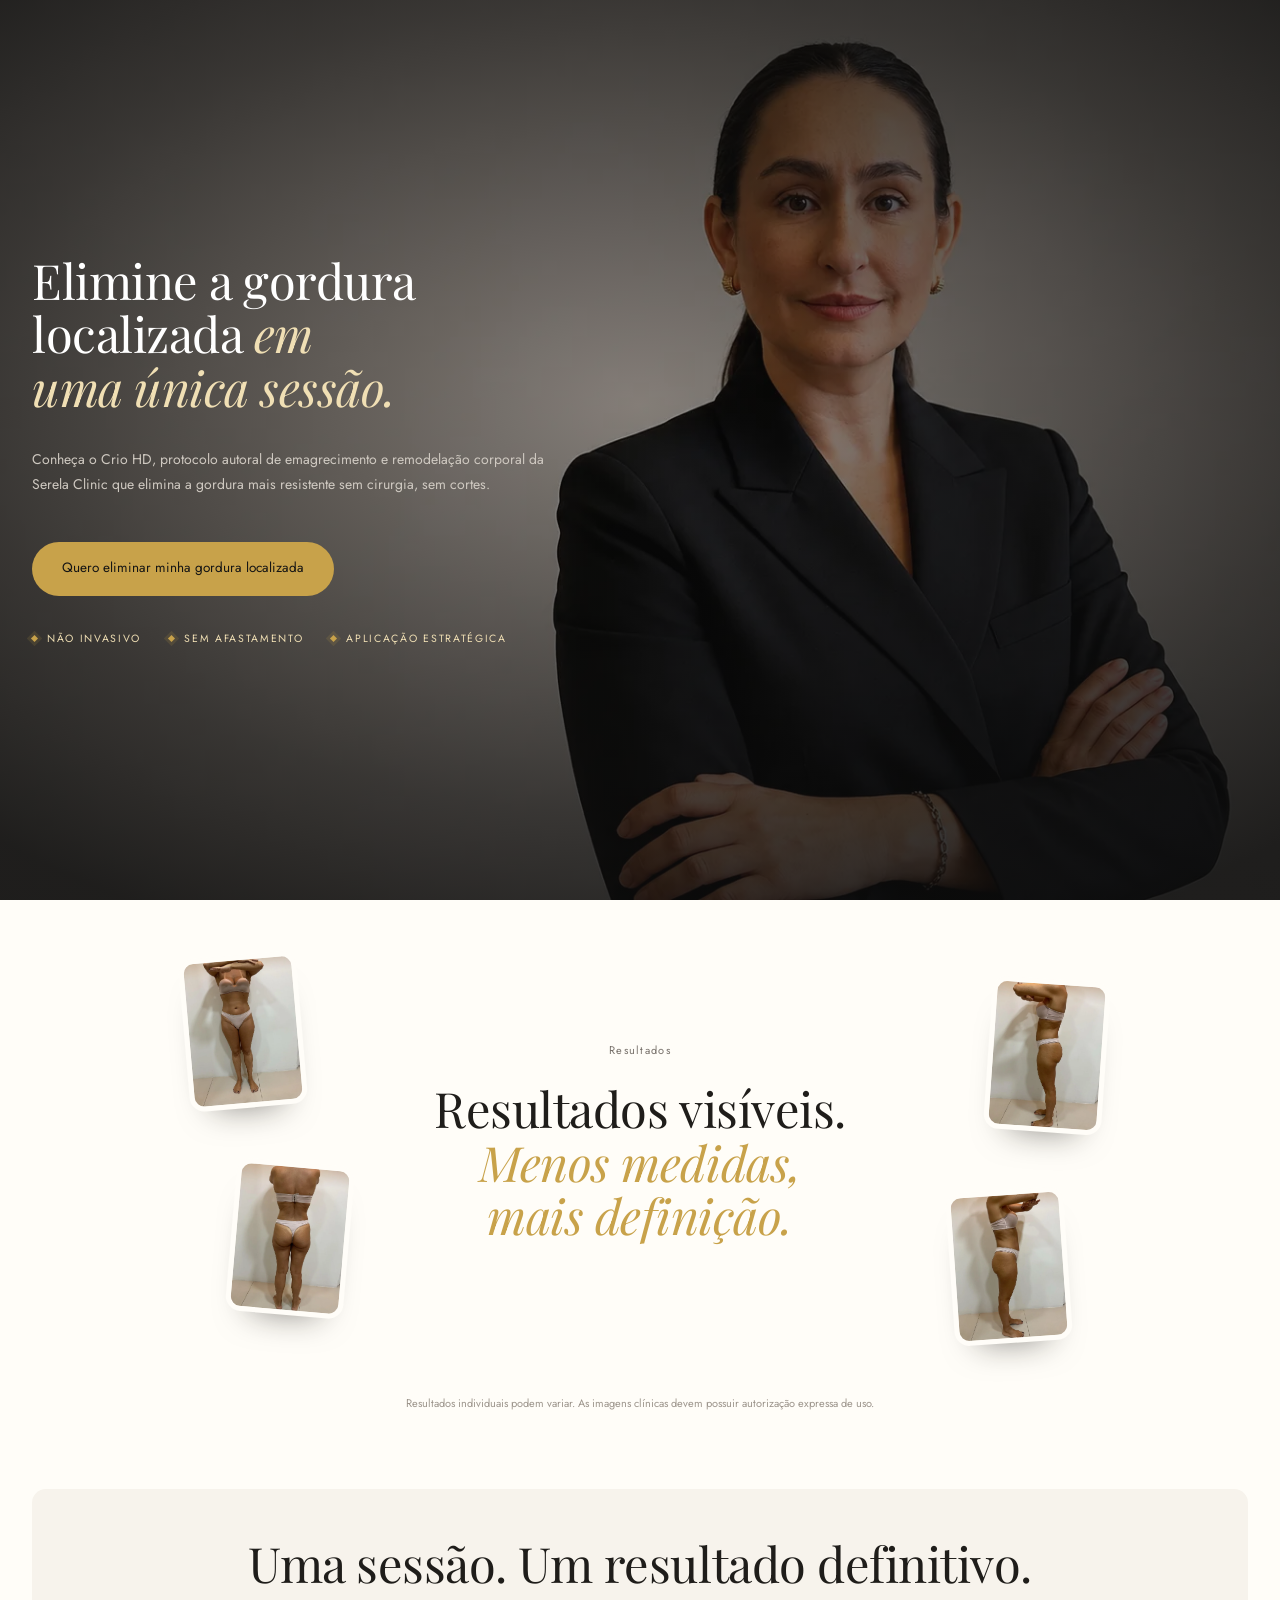
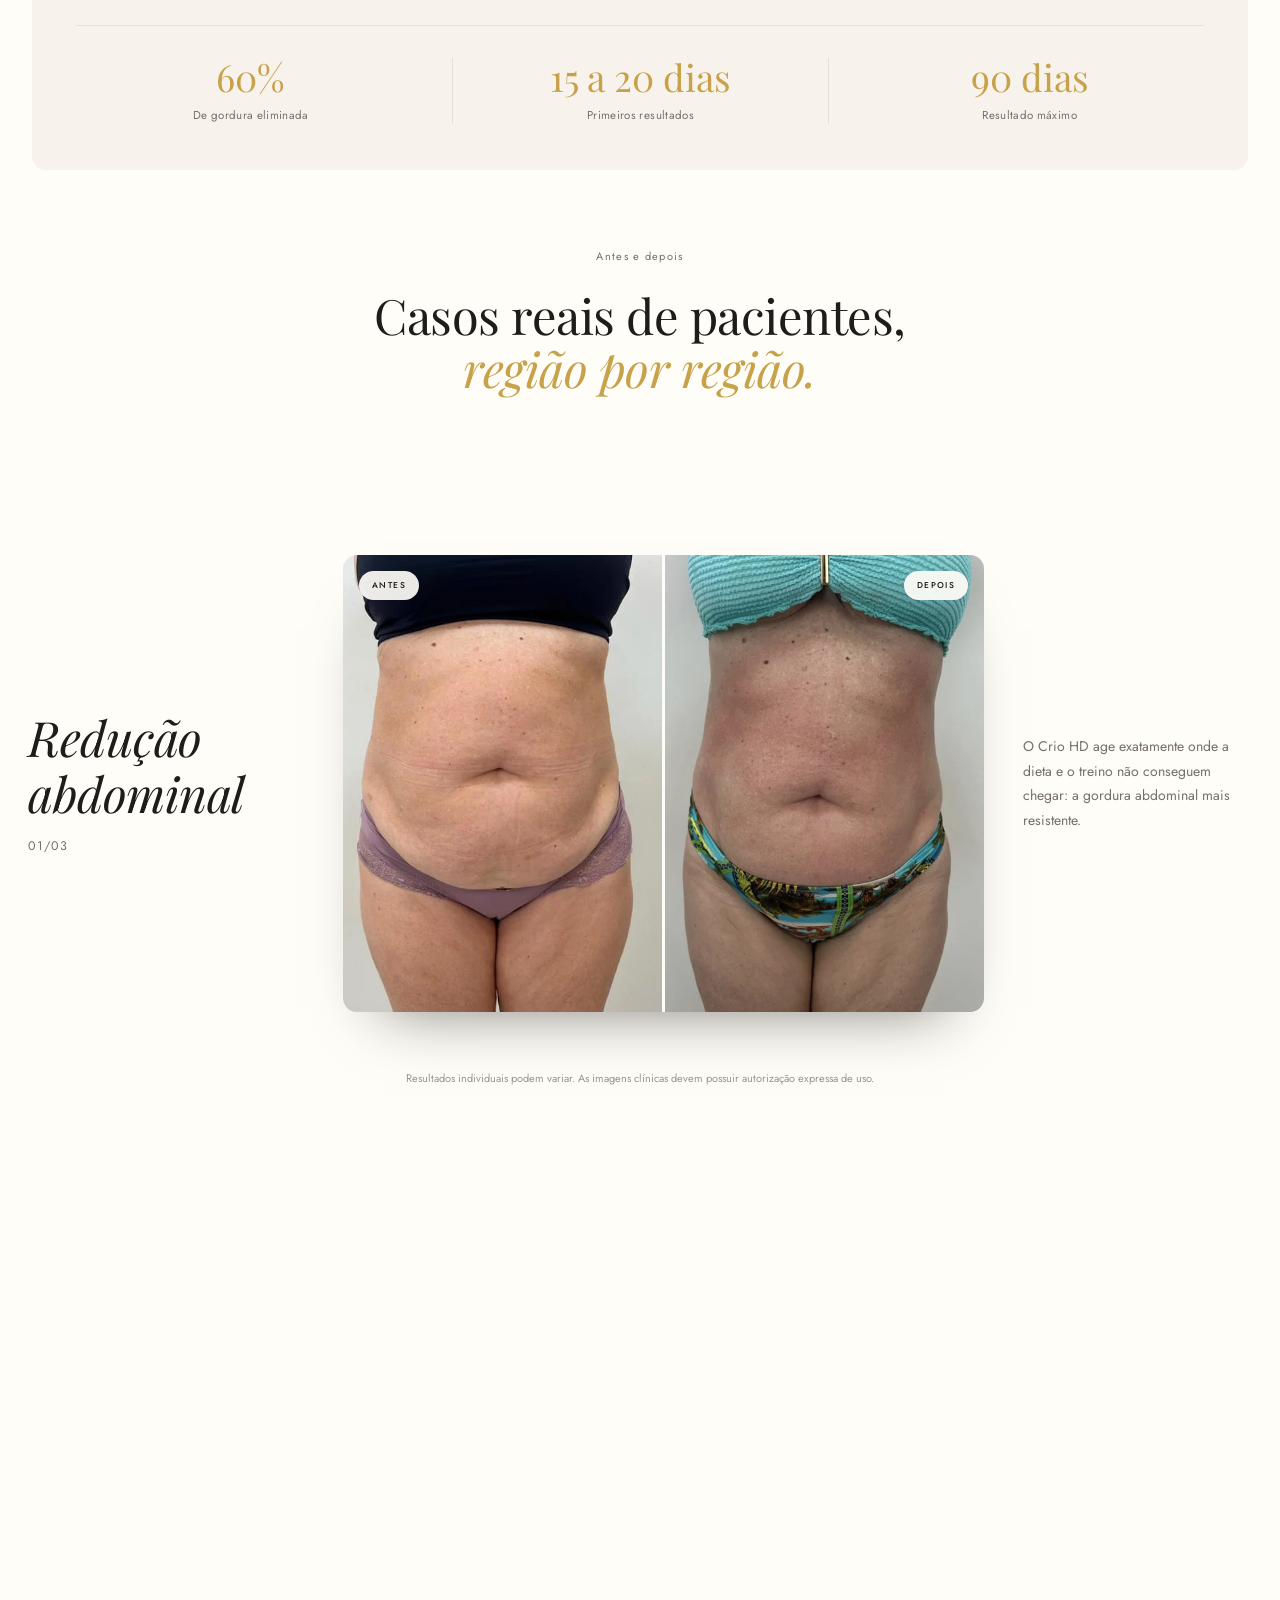
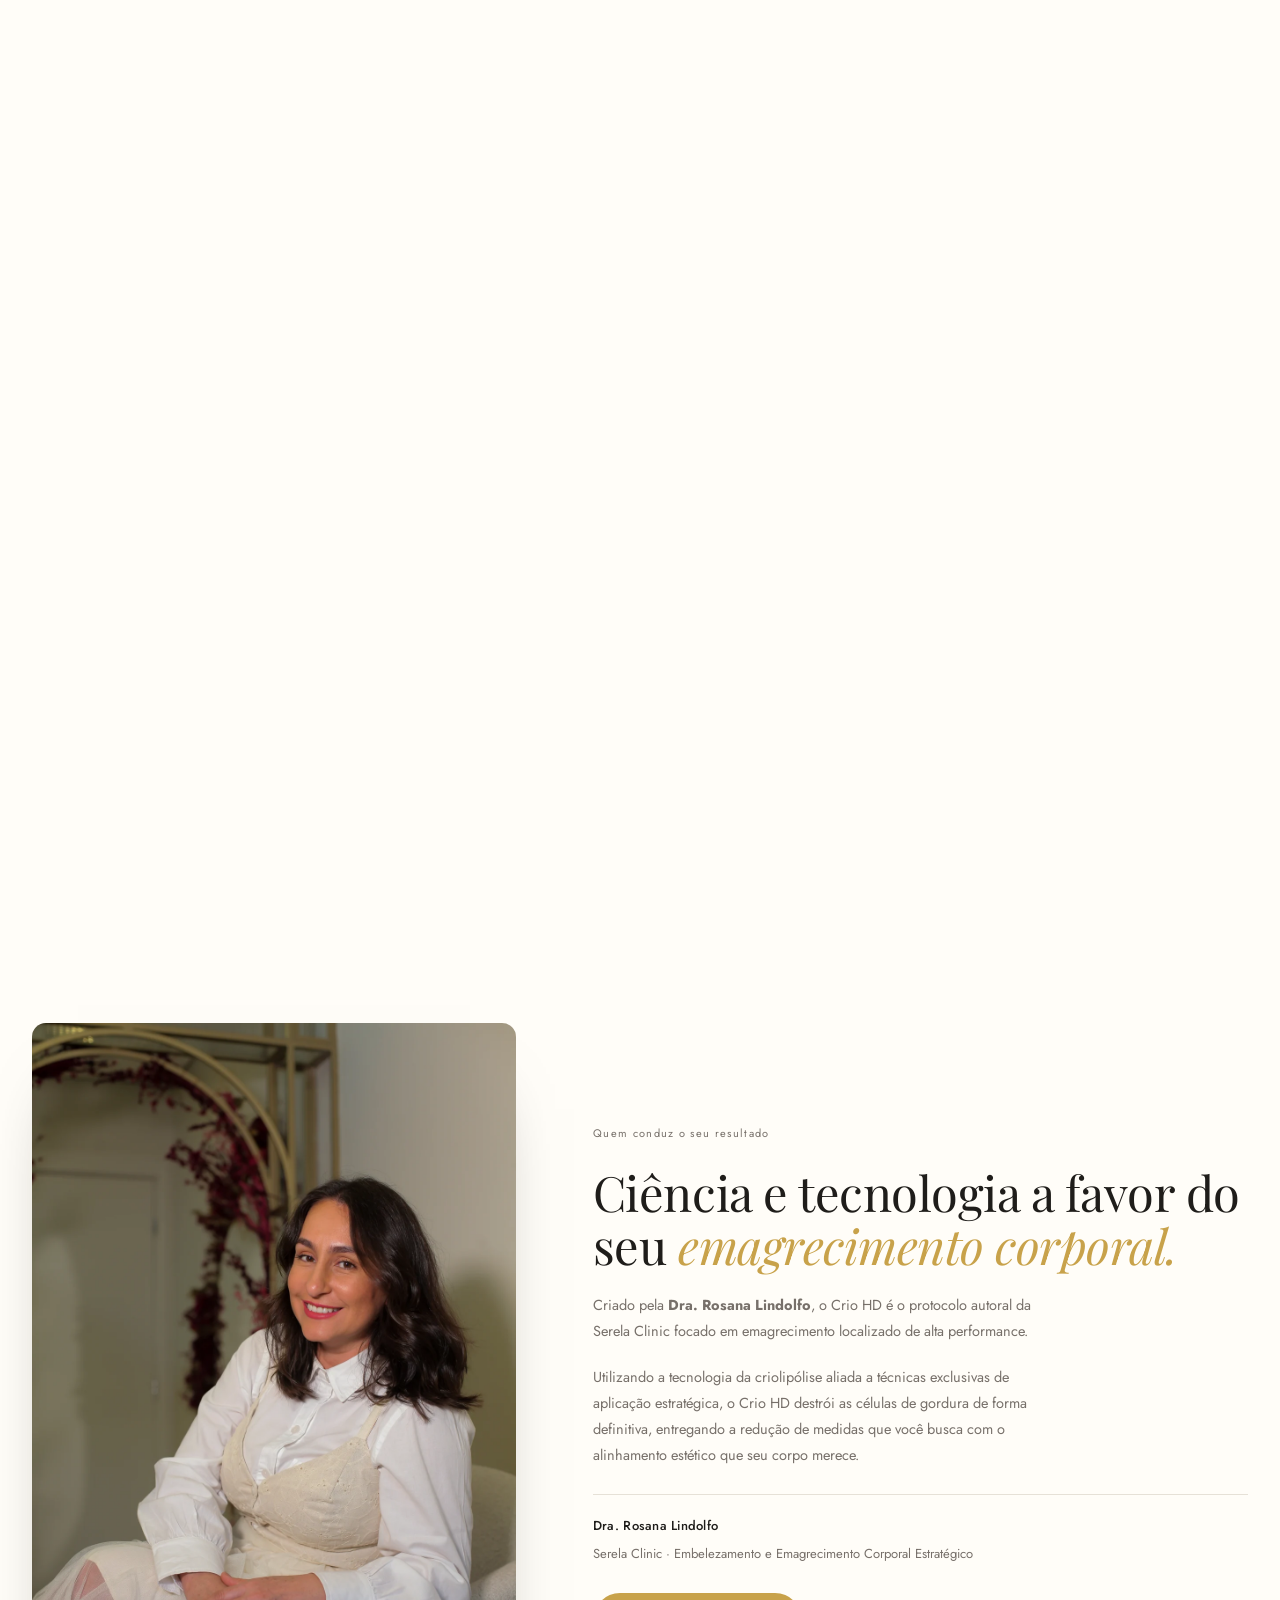
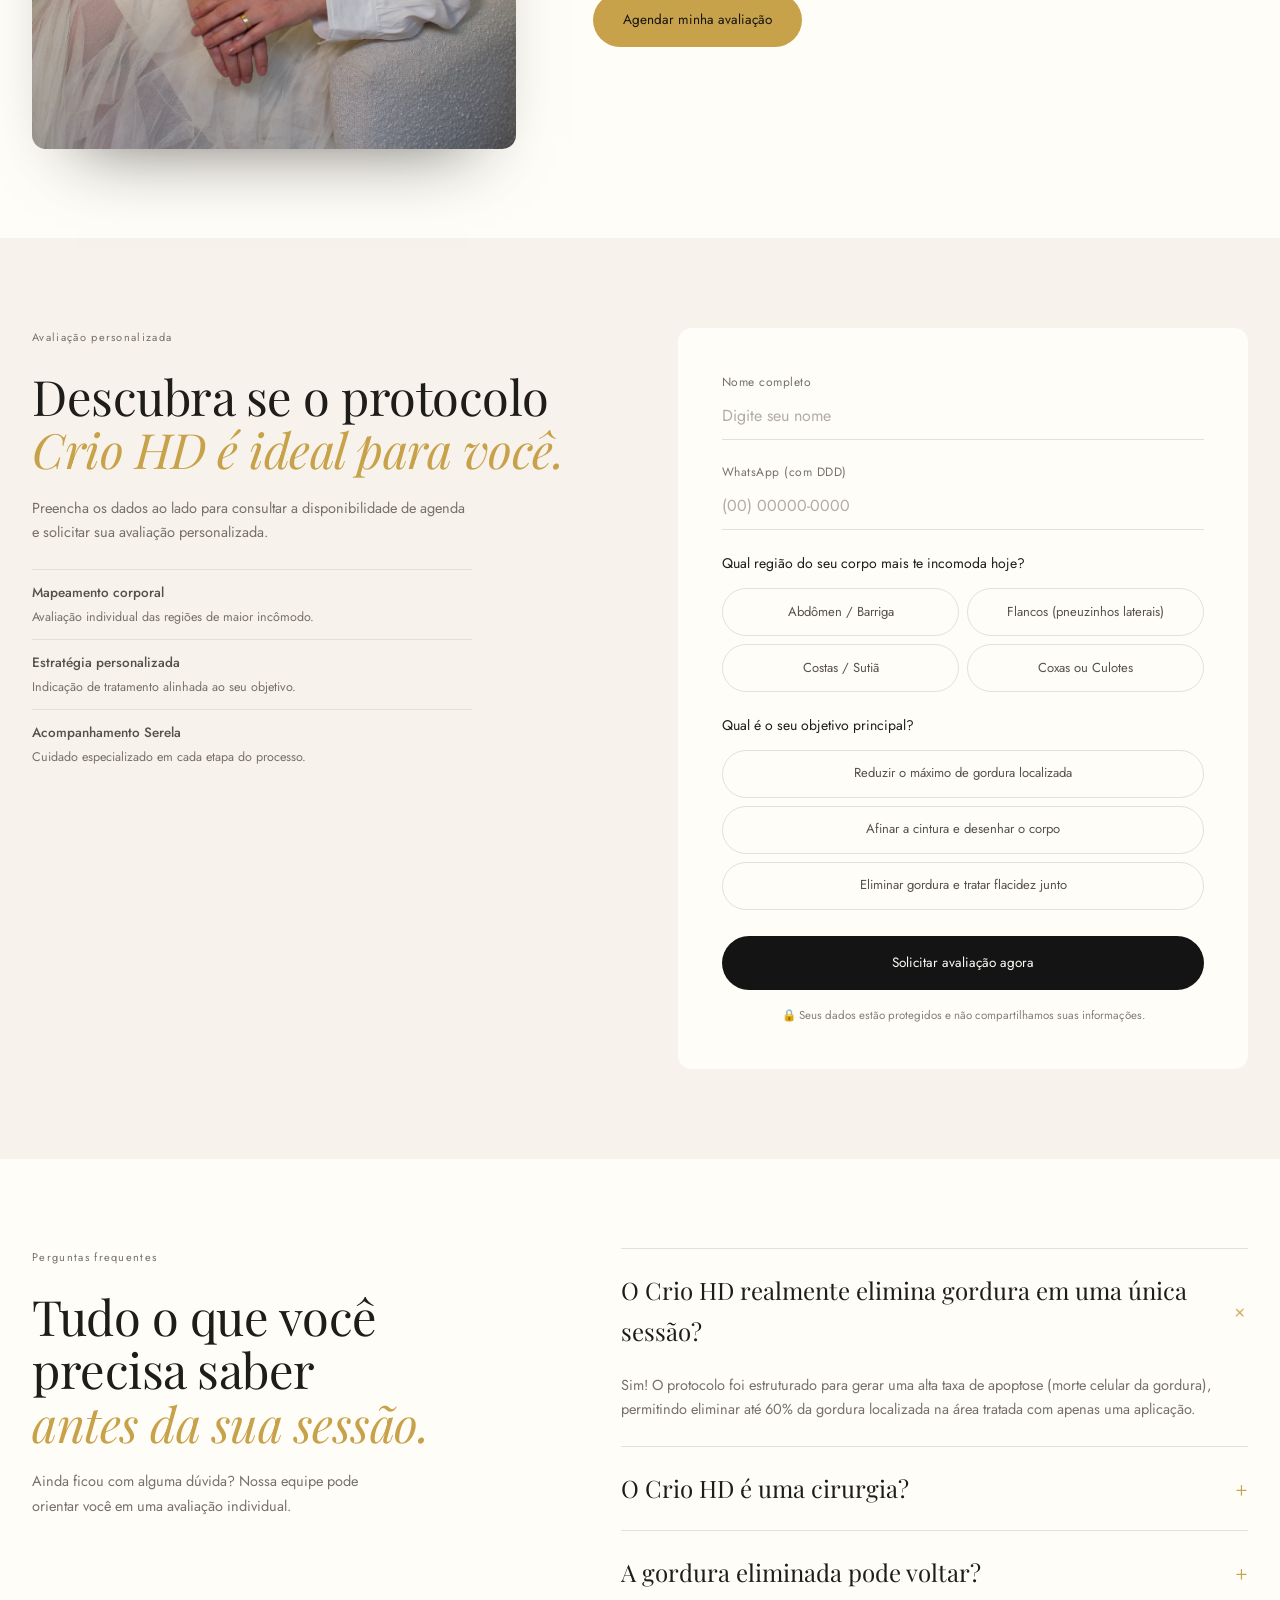
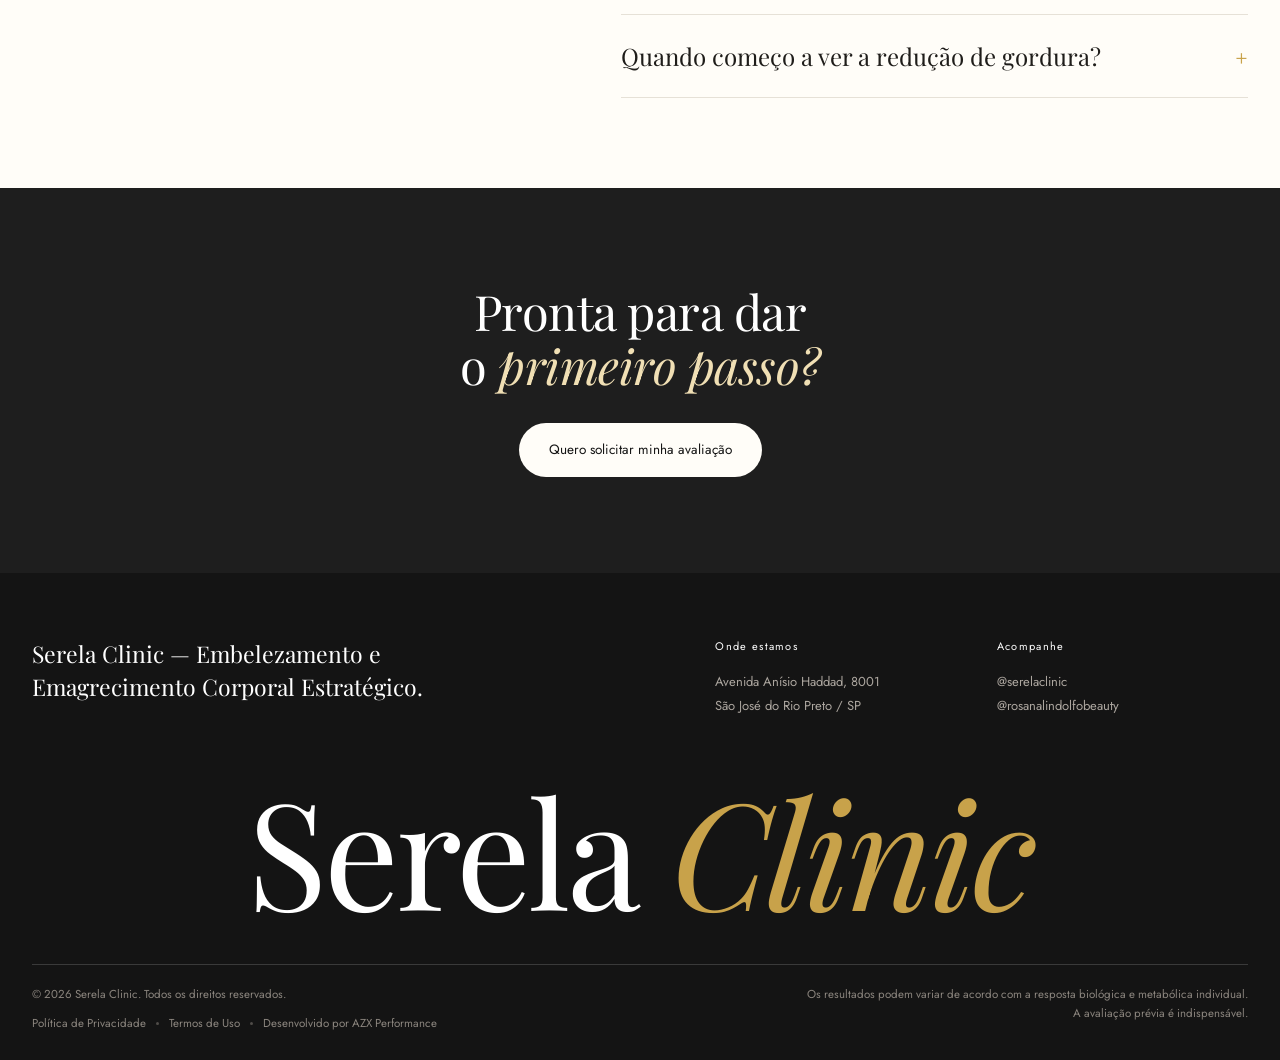
==== index.html @ 4852448a "Add files via upload" ====
<!doctype html>
<html lang="pt-BR">
<head>
  <meta charset="utf-8">
  <meta name="viewport" content="width=device-width,initial-scale=1">
  <meta name="description" content="Crio HD: protocolo autoral da Serela Clinic para redução de gordura localizada e remodelação corporal em uma única sessão, sem cirurgia e sem cortes.">
  <meta name="theme-color" content="#fffdf8">
  <title>Crio HD | Serela Clinic</title>
  <link rel="icon" href="favicon.ico" sizes="16x16 32x32">
  <link rel="icon" href="assets/favicon-192.png" type="image/png" sizes="192x192">
  <link rel="apple-touch-icon" href="assets/apple-touch-icon.png">
  <link rel="preconnect" href="https://fonts.googleapis.com">
  <link rel="preconnect" href="https://fonts.gstatic.com" crossorigin>
  <link href="https://fonts.googleapis.com/css2?family=Playfair+Display:ital,wght@0,400;0,500;1,400;1,500&family=Jost:wght@300;400;500&display=swap" rel="stylesheet">
  <link rel="stylesheet" href="style.css">
</head>
<body>

  <!-- ===================== DOBRA 1 — HERO ===================== -->
  <header class="hero" id="inicio">
    <div class="hero__media" role="img" aria-label="Dra. Rosana Lindolfo, criadora do protocolo Crio HD"></div>
    <div class="hero__veil" aria-hidden="true"></div>

    <div class="hero__content">
      <h1>Elimine a gordura localizada <em>em uma única sessão.</em></h1>
      <p class="hero__note">Conheça o Crio HD, protocolo autoral de emagrecimento e remodelação corporal da Serela Clinic que elimina a gordura mais resistente sem cirurgia, sem cortes.</p>
      <a class="btn" href="#avaliacao">Quero eliminar minha gordura localizada</a>
      <ul class="hero__seals">
        <li>Não invasivo</li>
        <li>Sem afastamento</li>
        <li>Aplicação estratégica</li>
      </ul>
    </div>
  </header>

  <main>

    <!-- ============ DOBRA 2 — PROVA SOCIAL (ABERTURA) ============ -->
    <section class="statement" id="resultados">
      <div class="container statement__inner">
        <p class="label reveal">Resultados</p>
        <h2 class="reveal">Resultados visíveis. <em>Menos medidas, mais definição.</em></h2>

        <span class="float float--1 image-slot" role="img" aria-label="Resultado — corpo inteiro"></span>
        <span class="float float--2 image-slot" role="img" aria-label="Resultado — perfil"></span>
        <span class="float float--3 image-slot" role="img" aria-label="Resultado — vista posterior"></span>
        <span class="float float--4 image-slot" role="img" aria-label="Resultado — perfil oposto"></span>
      </div>

      <div class="container">
        <p class="disclaimer disclaimer--floats">Resultados individuais podem variar. As imagens clínicas devem possuir autorização expressa de uso.</p>
      </div>
    </section>

    <!-- ================ FAIXA DE NÚMEROS ================ -->
    <section class="band">
      <div class="band__inner">
        <h2 class="band__title">Uma sessão. Um resultado definitivo.</h2>
        <div class="band__stats">
          <div><strong>60%</strong><small>De gordura eliminada</small></div>
          <div><strong>15 a 20 dias</strong><small>Primeiros resultados</small></div>
          <div><strong>90 dias</strong><small>Resultado máximo</small></div>
        </div>
      </div>
    </section>

    <!-- ============== DOBRA 2 — REGIÕES / ANTES E DEPOIS ============== -->
    <section class="steps" id="regioes">
      <div class="container steps__head">
        <p class="label reveal">Antes e depois</p>
        <h2 class="steps__title reveal">Casos reais de pacientes,<br><em>região por região.</em></h2>
      </div>

      <div class="steps__scroll">
        <div class="steps__stage">
          <article class="step is-active">
            <div class="step__head">
              <h3>Redução<br>abdominal</h3>
              <p class="step__num">01/03</p>
            </div>
            <div class="step__shot step__shot--abdomen image-slot" role="img" aria-label="Antes e depois — redução abdominal">
              <div class="step__labels"><b>ANTES</b><b>DEPOIS</b></div>
            </div>
            <p class="step__text">O Crio HD age exatamente onde a dieta e o treino não conseguem chegar: a gordura abdominal mais resistente.</p>
          </article>

          <article class="step">
            <div class="step__head">
              <h3>Cintura<br>e flancos</h3>
              <p class="step__num">02/03</p>
            </div>
            <div class="step__shot step__shot--flancos image-slot" role="img" aria-label="Antes e depois — cintura e flancos">
              <div class="step__labels"><b>ANTES</b><b>DEPOIS</b></div>
            </div>
            <p class="step__text">Aplicação estratégica nos flancos para afinar a cintura e desenhar o contorno corporal.</p>
          </article>

          <article class="step">
            <div class="step__head">
              <h3>Remodelação<br>corporal</h3>
              <p class="step__num">03/03</p>
            </div>
            <div class="step__shot step__shot--remodelacao image-slot" role="img" aria-label="Antes e depois — remodelação corporal, vista posterior">
              <div class="step__labels"><b>ANTES</b><b>DEPOIS</b></div>
            </div>
            <p class="step__text">Redução de medidas com o alinhamento estético que o seu corpo merece, sem cirurgia e sem cortes.</p>
          </article>

          <div class="container steps__note">
            <p class="disclaimer">Resultados individuais podem variar. As imagens clínicas devem possuir autorização expressa de uso.</p>
          </div>
        </div>
      </div>
    </section>

    <!-- ================ DOBRA 4 — CARD DE AUTORIDADE ================ -->
    <section class="authority" id="autoridade">
      <div class="container authority__grid">
        <div class="authority__shot image-slot reveal" role="img" aria-label="Retrato da Dra. Rosana Lindolfo"></div>
        <blockquote class="authority__quote reveal">
          <p class="label">Quem conduz o seu resultado</p>
          <p class="authority__text">Ciência e tecnologia a favor do seu <em>emagrecimento corporal.</em></p>
          <p class="authority__support">Criado pela <strong>Dra. Rosana Lindolfo</strong>, o Crio HD é o protocolo autoral da Serela Clinic focado em emagrecimento localizado de alta performance.</p>
          <p class="authority__support">Utilizando a tecnologia da criolipólise aliada a técnicas exclusivas de aplicação estratégica, o Crio HD destrói as células de gordura de forma definitiva, entregando a redução de medidas que você busca com o alinhamento estético que seu corpo merece.</p>
          <footer>
            <strong>Dra. Rosana Lindolfo</strong>
            <small>Serela Clinic · Embelezamento e Emagrecimento Corporal Estratégico</small>
          </footer>
          <div class="authority__actions">
            <a class="btn" href="#avaliacao">Agendar minha avaliação</a>
          </div>
        </blockquote>
      </div>
    </section>

    <!-- =============== DOBRA 3 — FORMULÁRIO DE CAPTURA =============== -->
    <section class="form-section" id="avaliacao">
      <div class="container form-grid">
        <aside class="form-aside reveal">
          <p class="label">Avaliação personalizada</p>
          <h2>Descubra se o protocolo <em>Crio HD é ideal para você.</em></h2>
          <p class="form-aside__text">Preencha os dados ao lado para consultar a disponibilidade de agenda e solicitar sua avaliação personalizada.</p>
          <ul class="form-aside__list">
            <li><b>Mapeamento corporal</b><small>Avaliação individual das regiões de maior incômodo.</small></li>
            <li><b>Estratégia personalizada</b><small>Indicação de tratamento alinhada ao seu objetivo.</small></li>
            <li><b>Acompanhamento Serela</b><small>Cuidado especializado em cada etapa do processo.</small></li>
          </ul>
        </aside>

        <form class="lead-form reveal" id="leadForm" novalidate>
          <label class="field">
            <span class="field__label">Nome completo</span>
            <input id="nome" name="nome" type="text" autocomplete="name" placeholder="Digite seu nome" required>
            <small class="error">Informe seu nome.</small>
          </label>

          <label class="field">
            <span class="field__label">WhatsApp (com DDD)</span>
            <input id="whatsapp" name="whatsapp" type="tel" inputmode="numeric" autocomplete="tel" placeholder="(00) 00000-0000" required>
            <small class="error">Informe um WhatsApp válido.</small>
          </label>

          <fieldset class="chips">
            <legend>Qual região do seu corpo mais te incomoda hoje?</legend>
            <div class="chips__list">
              <label><input type="radio" name="regiao" value="Abdômen / Barriga" required><span>Abdômen / Barriga</span></label>
              <label><input type="radio" name="regiao" value="Flancos (pneuzinhos laterais)"><span>Flancos (pneuzinhos laterais)</span></label>
              <label><input type="radio" name="regiao" value="Costas / Sutiã"><span>Costas / Sutiã</span></label>
              <label><input type="radio" name="regiao" value="Coxas ou Culotes"><span>Coxas ou Culotes</span></label>
            </div>
            <small class="error">Selecione uma região.</small>
          </fieldset>

          <fieldset class="chips chips--stack">
            <legend>Qual é o seu objetivo principal?</legend>
            <div class="chips__list">
              <label><input type="radio" name="objetivo" value="Reduzir o máximo de gordura localizada" required><span>Reduzir o máximo de gordura localizada</span></label>
              <label><input type="radio" name="objetivo" value="Afinar a cintura e desenhar o corpo"><span>Afinar a cintura e desenhar o corpo</span></label>
              <label><input type="radio" name="objetivo" value="Eliminar gordura e tratar flacidez junto"><span>Eliminar gordura e tratar flacidez junto</span></label>
            </div>
            <small class="error">Selecione um objetivo.</small>
          </fieldset>

          <button class="btn btn--full" type="submit">Solicitar avaliação agora</button>
          <p class="privacy">🔒 Seus dados estão protegidos e não compartilhamos suas informações.</p>
        </form>
      </div>
    </section>

    <!-- ================== DOBRA 5 — FAQ ================== -->
    <section class="faq" id="faq">
      <div class="container faq__grid">
        <div class="faq__aside reveal">
          <p class="label">Perguntas frequentes</p>
          <h2>Tudo o que você precisa saber <em>antes da sua sessão.</em></h2>
          <p class="faq__text">Ainda ficou com alguma dúvida? Nossa equipe pode orientar você em uma avaliação individual.</p>
        </div>

        <div class="qa reveal">
          <details open>
            <summary><span>O Crio HD realmente elimina gordura em uma única sessão?</span><i>+</i></summary>
            <p>Sim! O protocolo foi estruturado para gerar uma alta taxa de apoptose (morte celular da gordura), permitindo eliminar até 60% da gordura localizada na área tratada com apenas uma aplicação.</p>
          </details>
          <details>
            <summary><span>O Crio HD é uma cirurgia?</span><i>+</i></summary>
            <p>Não. Trata-se de um tratamento 100% não invasivo. Você faz a sessão na Serela Clinic e pode voltar imediatamente às suas atividades normais.</p>
          </details>
          <details>
            <summary><span>A gordura eliminada pode voltar?</span><i>+</i></summary>
            <p>As células de gordura destruídas pelo resfriamento são eliminadas definitivamente pelo organismo. Mantendo hábitos saudáveis, o resultado é duradouro.</p>
          </details>
          <details>
            <summary><span>Quando começo a ver a redução de gordura?</span><i>+</i></summary>
            <p>Os primeiros resultados de perda de medidas aparecem a partir do 15º ao 20º dia, atingindo o resultado máximo em até 90 dias após a sessão.</p>
          </details>
        </div>
      </div>
    </section>

    <section class="closing">
      <div class="container reveal">
        <h2>Pronta para dar o <em>primeiro passo?</em></h2>
        <a class="btn btn--light" href="#avaliacao">Quero solicitar minha avaliação</a>
      </div>
    </section>
  </main>

  <footer class="footer">
    <div class="container">
      <div class="footer__grid">
        <p class="footer__claim">Serela Clinic — Embelezamento e Emagrecimento Corporal Estratégico.</p>
        <div class="footer__cols">
          <div>
            <b>Onde estamos</b>
            <p>Avenida Anísio Haddad, 8001<br>São José do Rio Preto / SP</p>
          </div>
          <div>
            <b>Acompanhe</b>
            <p><a href="https://instagram.com/serelaclinic" target="_blank" rel="noopener">@serelaclinic</a><br><a href="https://instagram.com/rosanalindolfobeauty" target="_blank" rel="noopener">@rosanalindolfobeauty</a></p>
          </div>
        </div>
      </div>

      <p class="wordmark" aria-hidden="true">Serela <em>Clinic</em></p>

      <div class="footer__legal">
        <div>
          <p>© <span id="year"></span> Serela Clinic. Todos os direitos reservados.</p>
          <p class="footer__meta">
            <button class="footer__link" type="button" data-modal-open="modal-privacidade">Política de Privacidade</button>
            <i aria-hidden="true"></i>
            <button class="footer__link" type="button" data-modal-open="modal-termos">Termos de Uso</button>
            <i aria-hidden="true"></i>
            <a href="https://azxperformance.com.br/clinicas" target="_blank" rel="noopener noreferrer">Desenvolvido por AZX Performance</a>
          </p>
        </div>
        <p>Os resultados podem variar de acordo com a resposta biológica e metabólica individual.<br>A avaliação prévia é indispensável.</p>
      </div>
    </div>
  </footer>


  <div class="modal" id="modal-privacidade" role="dialog" aria-modal="true" aria-labelledby="privacidade-title">
    <div class="modal__card">
      <header class="modal__head">
        <h3 id="privacidade-title">Política de Privacidade</h3>
        <button class="modal__close" type="button" aria-label="Fechar" data-modal-close>&times;</button>
      </header>
      <div class="modal__body">
        <p class="modal__lead">Esta política descreve como a <strong>Serela Clinic</strong> trata os dados pessoais coletados nesta página, em conformidade com a <strong>Lei Geral de Proteção de Dados (LGPD — Lei nº 13.709/2018)</strong>.</p>

        <h4>1. Dados coletados</h4>
        <p>Coletamos apenas os dados que você informa voluntariamente no formulário de avaliação: <strong>nome, WhatsApp, região de maior incômodo e objetivo principal</strong>. Registramos também a página de origem e a data do envio, para fins de atendimento.</p>

        <h4>2. Finalidade do tratamento</h4>
        <p>Os dados são utilizados exclusivamente para entrar em contato, entender seu objetivo estético, agendar a avaliação e orientar os próximos passos do atendimento. Não são utilizados para decisões automatizadas.</p>

        <h4>3. Base legal</h4>
        <p>O tratamento se apoia no <strong>consentimento</strong> do titular (art. 7º, I) ao enviar o formulário e no <strong>legítimo interesse</strong> (art. 7º, IX) para o contato comercial decorrente da sua solicitação.</p>

        <h4>4. Compartilhamento</h4>
        <p>Não vendemos nem cedemos seus dados. O compartilhamento ocorre apenas com prestadores que viabilizam o atendimento (por exemplo, ferramenta de gestão de contatos), sempre limitados à finalidade acima e obrigados a manter sigilo.</p>

        <h4>5. Armazenamento e segurança</h4>
        <p>Os dados são mantidos pelo tempo necessário ao atendimento e às obrigações legais aplicáveis, protegidos por medidas técnicas e administrativas de segurança. Após esse período, são eliminados ou anonimizados.</p>

        <h4>6. Direitos do titular</h4>
        <p>Você pode, a qualquer momento, solicitar <strong>confirmação do tratamento, acesso, correção, anonimização, portabilidade, eliminação dos dados e revogação do consentimento</strong> (art. 18 da LGPD), bastando entrar em contato pelos canais informados nesta página.</p>

        <h4>7. Cookies</h4>
        <p>Esta página pode utilizar cookies e tecnologias equivalentes para medir audiência e desempenho. Você pode bloqueá-los nas configurações do seu navegador, sem prejuízo da navegação.</p>

        <small>Última atualização: 2026 · Serela Clinic</small>
      </div>
    </div>
  </div>

  <div class="modal" id="modal-termos" role="dialog" aria-modal="true" aria-labelledby="termos-title">
    <div class="modal__card">
      <header class="modal__head">
        <h3 id="termos-title">Termos de Uso</h3>
        <button class="modal__close" type="button" aria-label="Fechar" data-modal-close>&times;</button>
      </header>
      <div class="modal__body">
        <p class="modal__lead">Ao navegar nesta página e enviar seus dados, você concorda com as condições abaixo. Caso não concorde, recomendamos não utilizar o formulário de avaliação.</p>

        <h4>1. Objeto</h4>
        <p>Esta página apresenta o protocolo <strong>Crio HD</strong> e permite solicitar uma avaliação com a equipe da Serela Clinic. Não é um canal de emergência nem substitui consulta presencial.</p>

        <h4>2. Caráter informativo</h4>
        <p>Todo o conteúdo tem finalidade informativa e publicitária. Nenhuma informação aqui apresentada constitui diagnóstico, prescrição ou promessa de resultado.</p>

        <h4>3. Resultados</h4>
        <p>Os resultados variam conforme a resposta biológica e metabólica individual, o biotipo e os cuidados adotados. A indicação do protocolo depende sempre de <strong>avaliação prévia individual</strong>, que é indispensável.</p>

        <h4>4. Informações fornecidas por você</h4>
        <p>Você se responsabiliza pela veracidade e atualização dos dados informados no formulário. Dados incorretos podem inviabilizar o contato e o agendamento.</p>

        <h4>5. Propriedade intelectual</h4>
        <p>Textos, marcas, imagens e identidade visual desta página pertencem à Serela Clinic ou a seus licenciantes. É vedada a reprodução, total ou parcial, sem autorização prévia por escrito.</p>

        <h4>6. Links de terceiros</h4>
        <p>Esta página pode conter links para serviços de terceiros (como redes sociais e WhatsApp). A Serela Clinic não responde pelo conteúdo, pelas práticas ou pelas políticas de privacidade desses serviços.</p>

        <h4>7. Alterações e foro</h4>
        <p>Estes termos podem ser atualizados a qualquer momento, com efeito a partir da publicação nesta página. Aplica-se a legislação brasileira, incluindo a <strong>LGPD</strong> e o <strong>Código de Defesa do Consumidor</strong>, eleito o foro da comarca de São José do Rio Preto/SP.</p>

        <small>Última atualização: 2026 · Serela Clinic</small>
      </div>
    </div>
  </div>

  <script src="app.js"></script>
</body>
</html>
---- style.css ----
/* ============================================================
   Crio HD — Serela Clinic (Dra. Rosana Lindolfo)
   Direção: atelier minimalista — hero full-bleed escuro,
   serifada leve com itálicos, muito respiro, cantos suaves
   Paleta: carvão neutro · ouro premium · champagne · marfim
   ============================================================ */

:root{
  --espresso:#141414; --espresso-2:#1e1e1e; --coffee:#2b2b2b;
  --gold:#c8a24a; --gold-lit:#e3c57e; --champagne:#f0dfb4;
  --ivory:#f7f3ec; --paper:#fffdf8; --sand:#e9e2d5;
  --ink:#1f1d1a; --muted:#77706a; --line:#e6e1d7; --line-dark:rgba(255,255,255,.16);
  --serif:"Playfair Display",Georgia,serif;
  --sans:"Jost",Arial,Helvetica,sans-serif;
  --r:14px;
  --title:clamp(30px,3.8vw,54px); /* tamanho único de todos os títulos de seção */
}

*,*::before,*::after{box-sizing:border-box}
html{scroll-behavior:smooth;-webkit-text-size-adjust:100%}
body{margin:0;overflow-x:hidden;color:var(--ink);background:var(--paper);font:400 16px/1.7 var(--sans);-webkit-font-smoothing:antialiased}
a{color:inherit;text-decoration:none}
button,input{font:inherit}
.container{width:min(1240px,calc(100% - 64px));margin:auto}

h1,h2,h3{margin:0;font-family:var(--serif);font-weight:400;line-height:1.14;letter-spacing:-.01em;text-wrap:balance}
h1,h2{font-size:var(--title);line-height:1.1}
h1 em,h2 em,h3 em{font-style:italic}

.label{margin:0 0 22px;color:var(--muted);font-family:var(--sans);font-size:11px;font-weight:400;letter-spacing:.12em}

/* botões */
.btn{position:relative;isolation:isolate;overflow:hidden;display:inline-flex;align-items:center;justify-content:center;min-height:54px;padding:0 30px;border:0;border-radius:999px;cursor:pointer;color:var(--espresso);background:var(--gold);font:400 13.5px/1.35 var(--sans);text-align:center;transition:color .3s ease,background-color .3s ease,transform .4s cubic-bezier(.2,.8,.25,1),box-shadow .4s ease}
.btn:hover{color:var(--espresso);background:var(--gold-lit)}
.btn--light{color:var(--espresso);background:var(--paper)}
.btn--light:hover{color:var(--espresso);background:var(--gold)}
.btn--full{width:100%}
/* brilho que atravessa o botão + leve elevação */
.btn::before{content:"";position:absolute;z-index:-1;inset:0;background:linear-gradient(115deg,transparent 30%,rgba(255,255,255,.5) 50%,transparent 70%);transform:translateX(-130%);transition:transform .8s cubic-bezier(.3,.7,.2,1)}
.btn:hover::before,.btn:focus-visible::before{transform:translateX(130%)}
.btn:hover,.btn:focus-visible{transform:translateY(-2px);box-shadow:0 18px 32px -16px rgba(20,18,12,.6)}
.btn:active{transform:translateY(0) scale(.985);box-shadow:0 8px 16px -12px rgba(20,18,12,.5);transition-duration:.12s}
.btn:focus-visible{outline:2px solid var(--gold);outline-offset:3px}
.btn:disabled{opacity:.55;transform:none;box-shadow:none;cursor:default}
.btn:disabled::before{display:none}

/* slots de imagem */
.image-slot{position:relative;display:flex;flex-direction:column;align-items:center;justify-content:center;overflow:hidden;text-align:center;color:#8a8177;background:var(--sand)}
.image-slot>span,.image-slot>small{position:relative;z-index:2;padding:0 18px}
.image-slot>span{font-size:10px;font-weight:500;letter-spacing:.22em}
.image-slot>small{margin-top:8px;color:#9a9188;font-size:9px;letter-spacing:.06em}

/* ====================== DOBRA 1 — HERO ====================== */
.hero{position:relative;display:grid;align-items:center;min-height:100svh;padding:clamp(56px,7vw,92px) 0;overflow:hidden;color:#fff;isolation:isolate}
/* Foto do hero — para trocar, basta apontar outra imagem aqui. */
.hero__media{position:absolute;inset:0;z-index:-2;justify-content:flex-end;padding-bottom:22px;background:#2a2a2a url("assets/hero.webp") 70% center/cover no-repeat;color:#c4bcb2}
.hero__media>small{color:#b5ada3}
.hero__veil{position:absolute;inset:0;z-index:-1;background:radial-gradient(75% 65% at 50% 45%,rgba(12,12,12,.42),rgba(12,12,12,.78) 70%,rgba(12,12,12,.9))}

.hero__content{width:min(1240px,calc(100% - 64px));margin:0 auto}
.hero h1{max-width:15ch;font-size:var(--title);color:#fff}
.hero h1 em{color:var(--champagne)}
.hero__note{max-width:540px;margin:clamp(24px,3vw,34px) 0 0;color:#cfc9c1;font-size:14px;line-height:1.8}
/* Selos do hero: três garantias independentes, não uma frase corrida */
.hero__seals{display:flex;flex-wrap:wrap;align-items:center;gap:12px 28px;margin:clamp(24px,2.8vw,34px) 0 0;padding:0;list-style:none}
.hero__seals li{display:flex;align-items:center;gap:10px;color:var(--champagne);font-size:10.5px;letter-spacing:.16em;text-transform:uppercase;white-space:nowrap}
.hero__seals li::before{content:"";flex:0 0 5px;width:5px;height:5px;rotate:45deg;background:var(--gold);box-shadow:0 0 0 3px rgba(200,162,74,.14)}
.hero .btn{margin-top:clamp(30px,3.6vw,44px)}

/* ================== DOBRA 2 — DECLARAÇÃO ================== */
.statement{padding:clamp(92px,11vw,158px) 0 clamp(56px,6vw,84px)}
.statement__inner{position:relative;max-width:940px;margin:auto;text-align:center}
.statement h2{margin:0 auto;max-width:18ch}
.statement h2 em{color:var(--gold)}
.float{position:absolute;width:clamp(76px,8.4vw,110px);border-radius:10px;background:var(--sand) center/cover no-repeat;box-shadow:0 0 0 5px var(--paper),0 22px 34px -20px rgba(20,18,12,.55)}
.float>span{font-size:8px;letter-spacing:.18em}
.float--1{top:-40%;left:2%;transform:rotate(-5deg);aspect-ratio:640/853;background-image:url("assets/mini-1.webp")}
.float--2{top:-28%;right:1%;transform:rotate(4deg);aspect-ratio:640/853;background-image:url("assets/mini-2.webp")}
.float--3{bottom:-34%;left:7%;transform:rotate(5deg);aspect-ratio:640/853;background-image:url("assets/mini-3.webp")}
.float--4{bottom:-48%;right:5%;transform:rotate(-4deg);aspect-ratio:640/853;background-image:url("assets/mini-4.webp")}

/* ================== FAIXA DE NÚMEROS ================== */
.band{padding:0 0 clamp(56px,6vw,84px)}
.band__inner{width:min(1240px,calc(100% - 64px));margin:auto;padding:clamp(32px,3.6vw,50px) clamp(28px,3.4vw,48px);border-radius:var(--r);background:var(--ivory)}
.band__title{max-width:none;margin:0 0 clamp(24px,2.8vw,36px);text-align:center}
.band__stats{display:grid;grid-template-columns:repeat(3,1fr);padding-top:clamp(22px,2.6vw,32px);border-top:1px solid var(--line)}
.band__stats>div{padding:0 clamp(16px,2vw,30px);text-align:center}
.band__stats>div:first-child{padding-left:0}
.band__stats>div:last-child{padding-right:0}
.band__stats>div+div{border-left:1px solid var(--line)}
.band__stats strong{display:block;color:var(--gold);font:400 clamp(26px,2.9vw,40px)/1 var(--serif);white-space:nowrap}
.band__stats small{display:block;margin-top:12px;color:var(--muted);font-size:11.5px;line-height:1.5;letter-spacing:.03em;white-space:nowrap}

/* ================ DOBRA 2 — REGIÕES (PASSOS) ================ */
.steps{padding:0 0 clamp(60px,7vw,90px)}
.steps__head{text-align:center}
.steps__title{max-width:24ch;margin:0 auto clamp(30px,3.8vw,50px)}
.steps__title em{color:var(--gold)}
.steps__stage{display:grid;gap:clamp(44px,5vw,68px)}
.step{display:grid;grid-template-columns:.82fr 1.9fr .68fr;gap:clamp(22px,3vw,44px);align-items:center;width:min(1400px,calc(100% - 56px));margin:auto}
.step__head h3{font-size:var(--title);font-style:italic}
.step__num{margin:16px 0 0;color:var(--muted);font-size:12.5px;letter-spacing:.08em}
.step__shot{border-radius:var(--r);background-repeat:no-repeat;background-position:center;background-size:cover;box-shadow:0 34px 60px -40px rgba(20,18,12,.6)}
.step__shot--abdomen{aspect-ratio:1130/804;background-image:url("assets/antes-depois-abdomen.webp")}
.step__shot--flancos{aspect-ratio:1224/579;background-image:url("assets/antes-depois-flancos.webp")}
.step__shot--remodelacao{aspect-ratio:1806/1280;background-image:url("assets/antes-depois-remodelacao.webp")}
.step__labels{position:absolute;z-index:3;top:16px;left:16px;right:16px;display:flex;justify-content:space-between}
.step__labels b{padding:7px 13px;border-radius:999px;color:var(--ink);background:rgba(255,253,248,.92);backdrop-filter:blur(3px);font-size:8.5px;font-weight:500;letter-spacing:.16em}
.step__text{margin:0;max-width:26ch;color:var(--muted);font-size:14px;line-height:1.75}
.disclaimer{margin:clamp(28px,3.4vw,44px) 0 0;text-align:center;color:#9c948b;font-size:11px}
.statement .disclaimer--floats{margin-top:clamp(112px,12vw,152px)}

/* modo ancorado (ativado por JS em telas largas) */
.steps.is-pinned .steps__scroll{position:relative;height:400vh}
.steps.is-pinned .steps__stage{position:sticky;top:max(0px,calc((100svh - 680px) / 2));display:block;height:min(100svh,680px)}
.steps.is-pinned .step{position:absolute;inset:0;left:50%;transform:translateX(-50%);align-content:center;opacity:0;transition:opacity .5s}
.steps.is-pinned .step.is-active{opacity:1}
.steps.is-pinned .steps__note{position:absolute;z-index:4;left:0;right:0;bottom:clamp(18px,4vh,42px)}
.steps.is-pinned .steps__note .disclaimer{margin:0}

/* ================== DOBRA 4 — AUTORIDADE ================== */
.authority{padding:clamp(60px,7vw,92px) 0}
.authority__grid{display:grid;grid-template-columns:.85fr 1.15fr;gap:clamp(40px,6vw,90px);align-items:center}
.authority__shot{aspect-ratio:2/3;border-radius:var(--r);background:#ded8cd url("assets/dra-rosana.webp") center/cover no-repeat;box-shadow:0 40px 70px -46px rgba(20,18,12,.65)}
.authority__quote{margin:0}
.authority__text{margin:0;font-family:var(--serif);font-size:var(--title);font-style:normal;font-weight:400;line-height:1.1;letter-spacing:-.01em}
.authority__text em{font-style:italic;color:var(--gold)}
.authority__support{margin:20px 0 0;max-width:52ch;color:var(--muted);font-size:14.5px;line-height:1.8}
.authority__quote footer{display:grid;gap:6px;margin-top:26px;padding-top:20px;border-top:1px solid var(--line)}
.authority__quote footer strong{font-size:13px;font-weight:500;letter-spacing:.02em}
.authority__quote footer small{color:var(--muted);font-size:13px}
.authority__actions{margin-top:28px}

/* =================== DOBRA 3 — FORMULÁRIO =================== */
.form-section{padding:clamp(62px,7vw,96px) 0;background:var(--ivory)}
.form-grid{display:grid;grid-template-columns:1fr 1fr;gap:clamp(48px,6vw,96px);align-items:start}
.form-aside{position:sticky;top:60px}
.form-aside h2 em{color:var(--gold)}
.form-aside__text{margin:20px 0 0;max-width:440px;color:var(--muted);font-size:14.5px}
.form-aside__list{margin:24px 0 0;padding:0;list-style:none;display:grid;gap:12px;max-width:440px}
.form-aside__list li{padding-top:12px;border-top:1px solid var(--line);color:#57514b;font-size:13.5px}
.form-aside__list li b{display:block;font-weight:500}
.form-aside__list li small{display:block;margin-top:2px;color:var(--muted);font-size:12.5px;line-height:1.6}

.lead-form{padding:clamp(28px,3.4vw,44px);border-radius:var(--r);background:var(--paper)}
.field{display:block;margin-bottom:22px}
.field__label{display:block;color:var(--muted);font-size:12px;letter-spacing:.04em}
.field input{width:100%;height:48px;padding:0;border:0;border-bottom:1px solid var(--line);border-radius:0;outline:0;color:var(--ink);background:transparent;font-size:16px;transition:border-color .22s}
.field input::placeholder{color:#b3aca4}
.field input:focus{border-bottom-color:var(--gold)}

.chips{padding:0;margin:0 0 22px;border:0}
.chips legend{margin-bottom:12px;padding:0;color:var(--ink);font-size:14px}
.chips__list{display:grid;grid-template-columns:1fr 1fr;gap:8px}
.chips--stack .chips__list{grid-template-columns:1fr}
.chips label{cursor:pointer}
.chips input{position:absolute;opacity:0;pointer-events:none}
.chips span{display:flex;align-items:center;justify-content:center;width:100%;min-height:48px;padding:8px 16px;border:1px solid var(--line);border-radius:999px;color:#57514b;font-size:13px;line-height:1.3;text-align:center;transition:.2s}
.chips label:hover span{border-color:var(--gold)}
.chips input:checked+span{color:var(--espresso);background:var(--gold);border-color:var(--gold)}
.chips input:focus-visible+span{box-shadow:0 0 0 3px rgba(200,162,74,.32)}

.lead-form .btn{margin-top:4px;color:var(--paper);background:var(--espresso)}
.lead-form .btn::before,.thanks .btn::before{background:linear-gradient(115deg,transparent 30%,rgba(255,255,255,.22) 50%,transparent 70%)}
.lead-form .btn:hover{color:var(--espresso);background:var(--gold)}
.error{display:none;margin-top:10px;color:#a53b30;font-size:11.5px}
.is-error .error{display:block}
.is-error input{border-bottom-color:#a53b30}
.privacy{margin:16px 0 0;text-align:center;color:#857e77;font-size:11.5px}

/* ===================== DOBRA 5 — FAQ ===================== */
.faq{padding:clamp(60px,7vw,92px) 0}
.faq__grid{display:grid;grid-template-columns:.9fr 1.1fr;gap:clamp(40px,6vw,90px);align-items:start}
.faq__aside{position:sticky;top:60px}
.faq__aside h2 em{color:var(--gold)}
.faq__text{margin:20px 0 0;max-width:40ch;color:var(--muted);font-size:14.5px}
.qa{border-top:1px solid var(--line)}
.qa details{border-bottom:1px solid var(--line)}
.qa summary{display:flex;align-items:center;gap:22px;padding:21px 0;cursor:pointer;list-style:none}
.qa summary::-webkit-details-marker{display:none}
.qa summary span{flex:1;font-family:var(--serif);font-size:clamp(19px,1.9vw,24px)}
.qa summary i{color:var(--gold);font:300 22px var(--sans);font-style:normal;transition:transform .25s}
.qa details[open] summary i{transform:rotate(45deg)}
.qa details p{max-width:640px;margin:0;padding:0 0 24px;color:var(--muted);font-size:14.5px}

/* ======================= FECHAMENTO ======================= */
.closing{padding:clamp(68px,7.5vw,104px) 0;text-align:center;color:#fff;background:var(--espresso-2)}
.closing h2{max-width:16ch;margin:0 auto 32px;color:#fff}
.closing h2 em{color:var(--champagne)}

/* ========================= RODAPÉ ========================= */
.footer{padding:clamp(46px,5vw,64px) 0 26px;color:#aca69f;background:var(--espresso);overflow:hidden}
.footer__grid{display:grid;grid-template-columns:1.2fr 1fr;gap:44px}
.footer__claim{max-width:34ch;margin:0;color:#fff;font-family:var(--serif);font-size:clamp(17px,1.8vw,23px);line-height:1.45}
.footer__cols{display:grid;grid-template-columns:1fr 1fr;gap:30px}
.footer b{display:block;margin-bottom:14px;color:#fff;font-size:11px;font-weight:400;letter-spacing:.12em}
.footer__cols p{margin:0;font-size:13px;line-height:1.9}
.footer a:hover{color:var(--gold-lit)}
.wordmark{margin:clamp(30px,4.4vw,56px) 0 0;color:#fff;font-family:var(--serif);font-weight:400;font-size:clamp(46px,11.6vw,166px);line-height:1;letter-spacing:-.02em;text-align:center;white-space:nowrap}
.wordmark em{font-style:italic;color:var(--gold)}
.footer__legal{display:flex;justify-content:space-between;gap:40px;margin-top:clamp(24px,3.2vw,40px);padding-top:20px;border-top:1px solid var(--line-dark);color:#8b857e;font-size:11.5px;line-height:1.7}
.footer__legal p{margin:0;max-width:520px}
.footer__legal p:last-child{text-align:right}
.footer__meta{display:flex;flex-wrap:wrap;align-items:center;gap:10px;margin-top:10px!important}
.footer__meta i{width:3px;height:3px;border-radius:50%;background:currentColor;opacity:.5}
.footer__link{position:relative;padding:0;border:0;background:none;color:inherit;font-size:11.5px;cursor:pointer;transition:color .25s}
.footer__link::after{content:"";position:absolute;left:0;right:0;bottom:-3px;height:1px;background:currentColor;transform:scaleX(0);transform-origin:right;transition:transform .38s cubic-bezier(.3,.7,.2,1)}
.footer__link:hover::after{transform:scaleX(1);transform-origin:left}
.footer__link:hover,.footer__meta a:hover{color:var(--gold-lit)}

/* ========================== MODAIS ========================== */
.modal{position:fixed;z-index:200;inset:0;display:none;align-items:center;justify-content:center;padding:clamp(16px,4vw,40px);background:rgba(14,13,10,.62);backdrop-filter:blur(4px)}
.modal.is-open{display:flex}
.modal__card{display:flex;flex-direction:column;width:min(600px,100%);max-height:min(86vh,760px);overflow:hidden;background:var(--paper);border-radius:var(--r);box-shadow:0 50px 110px -40px rgba(15,13,8,.7);animation:modalUp .34s cubic-bezier(.32,1.05,.66,1) both}
@keyframes modalUp{from{opacity:0;transform:translateY(22px)}to{opacity:1;transform:none}}
.modal__head{display:flex;align-items:center;justify-content:space-between;gap:16px;flex-shrink:0;padding:22px 26px 18px;border-bottom:1px solid var(--line)}
.modal__head h3{margin:0;font-family:var(--serif);font-size:21px;font-weight:400}
.modal__close{display:grid;place-items:center;flex-shrink:0;width:34px;height:34px;border:1px solid var(--line);border-radius:999px;background:var(--ivory);color:var(--muted);font-size:17px;line-height:1;cursor:pointer;transition:background .2s,color .2s}
.modal__close:hover{background:var(--gold);color:var(--espresso)}
.modal__body{flex:1;overflow-y:auto;padding:24px 26px 30px}
.modal__body h4{margin:22px 0 8px;color:var(--gold);font:400 10px/1 var(--sans);letter-spacing:.18em;text-transform:uppercase}
.modal__body h4:first-child{margin-top:0}
.modal__body p{margin:0 0 14px;color:var(--muted);font-size:14px;line-height:1.75}
.modal__lead{padding-bottom:18px;margin-bottom:6px;border-bottom:1px solid var(--line);color:var(--ink)!important;font-size:14.5px}
.modal__body small{display:block;margin-top:18px;color:#9c948b;font-size:11px}

/* ======================== ANIMAÇÃO ======================== */
.reveal{opacity:0;transform:translateY(20px);transition:.8s}
.reveal.is-visible{opacity:1;transform:none}

/* ======================= RESPONSIVO ======================= */
@media(max-width:980px){
  .container,.band__inner,.step{width:min(100% - 40px,1240px);max-width:min(100% - 40px,1240px)}

  .hero{padding:80px 0}
  .float--1{top:-28%;left:0}
  .float--2{top:-14%;right:0}
  .float--3{bottom:-38%;left:2%}
  .float--4{bottom:-22%;right:1%}
  .step{grid-template-columns:1fr;gap:24px}
  .step__head{display:flex;align-items:baseline;justify-content:space-between;gap:20px}
  .step__num{margin:0}
  .step__shot{max-width:680px}
  .form-grid,.authority__grid,.faq__grid{grid-template-columns:1fr;gap:44px}
  .form-aside,.faq__aside{position:static}
  .authority__shot{max-width:460px}
  .footer__grid{grid-template-columns:1fr}
}

@media(max-width:700px){
  /* no mobile o texto desce para o rodapé do hero, liberando o rosto no topo */
  .hero{align-items:end;padding:0 0 52px}
  .hero__veil{background:linear-gradient(to bottom,rgba(12,12,12,.22) 0%,rgba(12,12,12,.5) 42%,rgba(12,12,12,.88) 100%)}
  .hero h1{max-width:none}
  .hero .btn{width:100%;margin-top:24px}
  .hero__note{margin-top:18px}
  .hero__seals{flex-direction:column;align-items:flex-start;gap:9px;margin-top:22px}
  .statement{padding:56px 0 72px}
  /* respiro vertical para os quatro resultados, que agora aparecem inteiros */
  .statement__inner{padding:150px 0}
  .float{width:clamp(88px,25vw,108px);border-radius:8px;box-shadow:0 0 0 4px var(--paper),0 14px 24px -16px rgba(20,18,12,.55)}
  .float--1{top:0;left:-10px}
  .float--2{top:14px;right:-10px}
  .float--3{bottom:0;left:-10px}
  .float--4{bottom:14px;right:-10px}
  .statement .disclaimer--floats{margin-top:36px}
  .band__inner{padding:26px 22px}
  .band__stats{grid-template-columns:1fr;gap:18px;padding-top:18px}
  .band__stats>div{padding:18px 0 0;border-top:1px solid var(--line)}
  .band__stats>div+div{border-left:0}
  .band__stats>div:first-child{padding-top:0;border-top:0}
  .band__stats small{white-space:normal}
  .lead-form{padding:24px 18px}
  .chips__list{grid-template-columns:1fr}
  .field input{font-size:15.5px}
  /* rodapé centralizado no mobile, acompanhando a assinatura Serela Clinic */
  .footer{text-align:center}
  .footer__grid{gap:34px}
  .footer__claim{max-width:30ch;margin-inline:auto}
  .footer__cols{grid-template-columns:1fr;gap:26px}
  .footer__legal{display:block;text-align:center}
  .footer__legal p{max-width:34ch;margin-inline:auto;text-wrap:balance}
  .footer__meta{justify-content:center}
  /* o alinhamento à direita é do desktop; no mobile precisa voltar ao centro */
  .footer__legal p:last-child{margin-top:16px;text-align:center}
}

@media(prefers-reduced-motion:reduce){
  html{scroll-behavior:auto}
  .reveal{opacity:1;transform:none;transition:none}
  .btn,.btn:hover,.btn:active,.btn:focus-visible{transform:none;transition:color .2s,background-color .2s}
  .btn::before,.footer__link::after{display:none}
}

/* ==================== PÁGINA DE OBRIGADO ==================== */
.thanks{min-height:100svh;display:grid;place-items:center;padding:60px 0;text-align:center;background:var(--paper)}
.thanks__inner{width:min(680px,100%)}
.thanks h1{margin:22px auto 0;max-width:14ch;font-size:var(--title)}
.thanks h1 em{color:var(--gold)}
.thanks p{max-width:500px;margin:26px auto 34px;color:var(--muted);font-size:15px;line-height:1.8}
.thanks .btn{color:var(--paper);background:var(--espresso)}
.thanks .btn:hover{color:var(--espresso);background:var(--gold)}
.thanks__back{position:relative;display:block;width:fit-content;margin:26px auto 0;color:var(--muted);font-size:12.5px;letter-spacing:.04em;transition:color .25s}
.thanks__back::after{content:"";position:absolute;left:0;right:0;bottom:-3px;height:1px;background:currentColor;transform:scaleX(0);transform-origin:right;transition:transform .38s cubic-bezier(.3,.7,.2,1)}
.thanks__back:hover{color:var(--ink)}
.thanks__back:hover::after{transform:scaleX(1);transform-origin:left}
.thanks__note{display:block;margin-top:34px;color:#9c948b;font-size:11.5px;letter-spacing:.06em}
@media(max-width:700px){.thanks .btn{width:100%}}
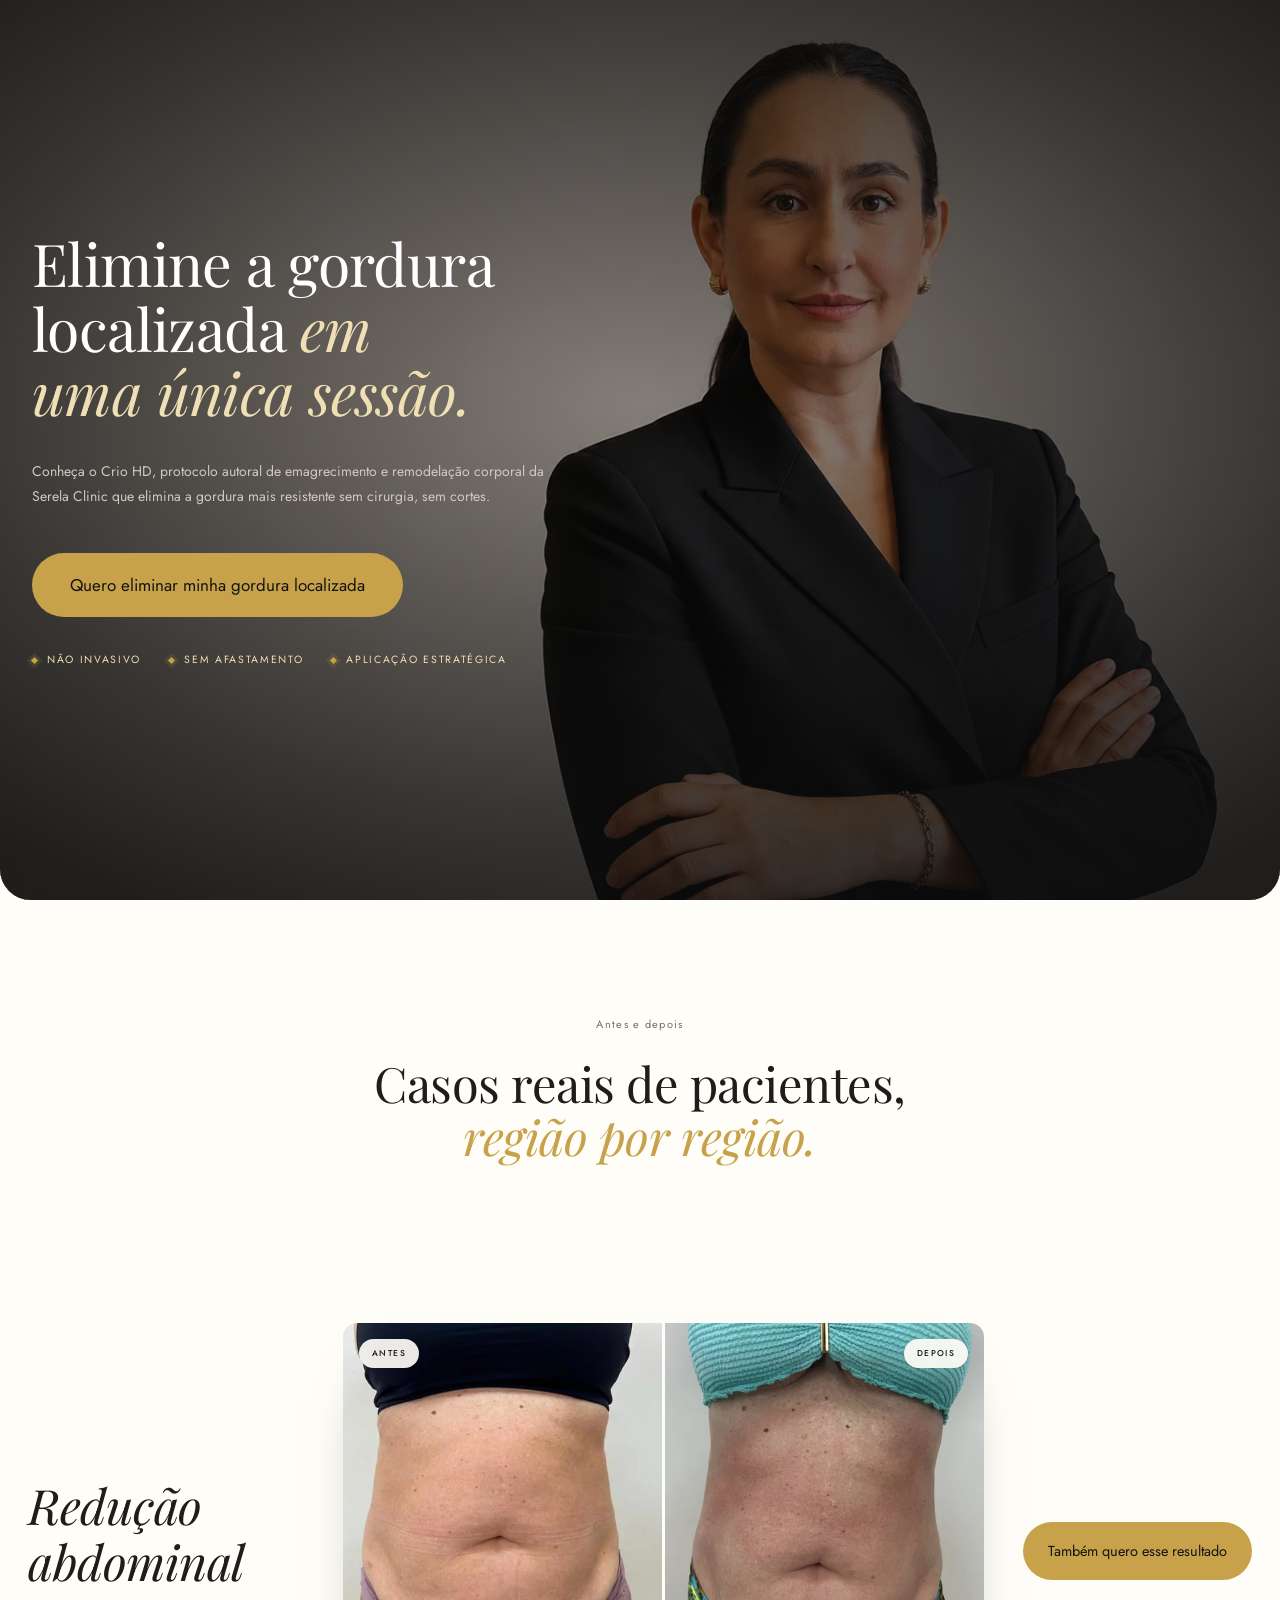
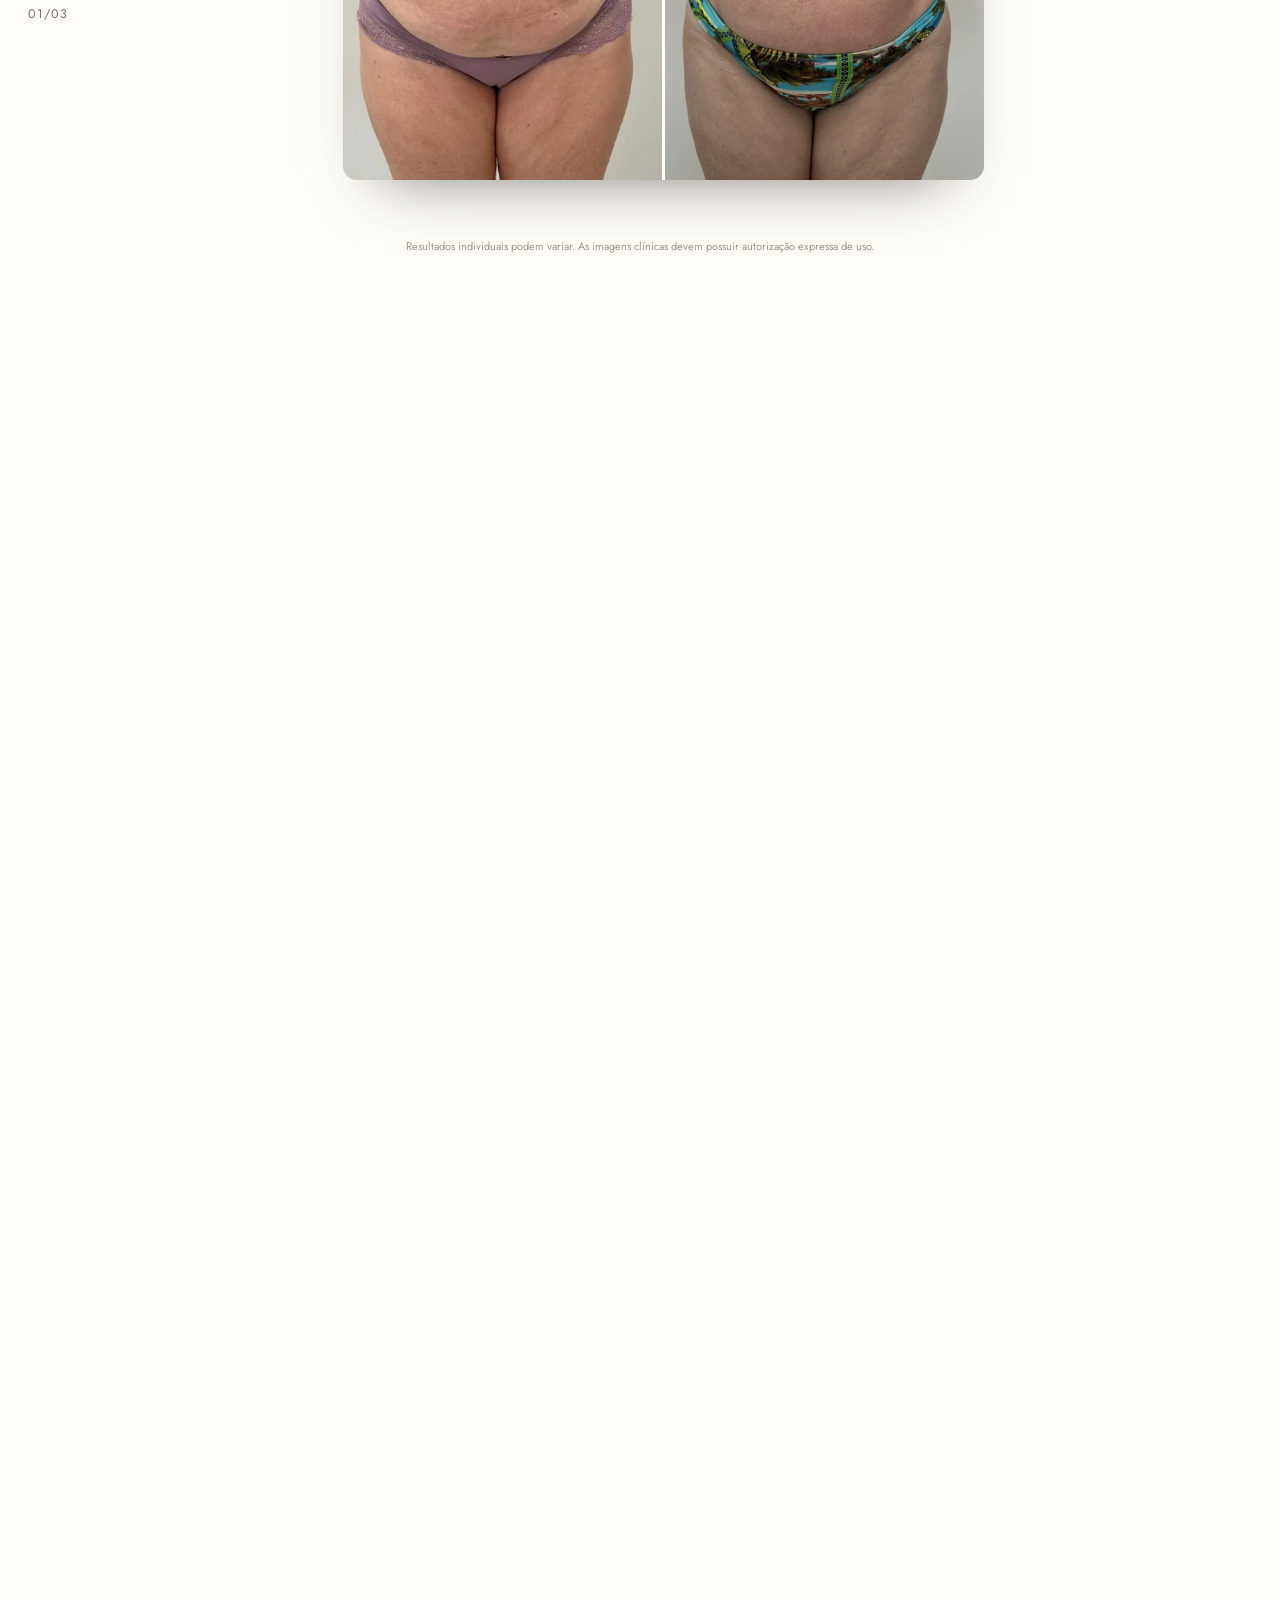
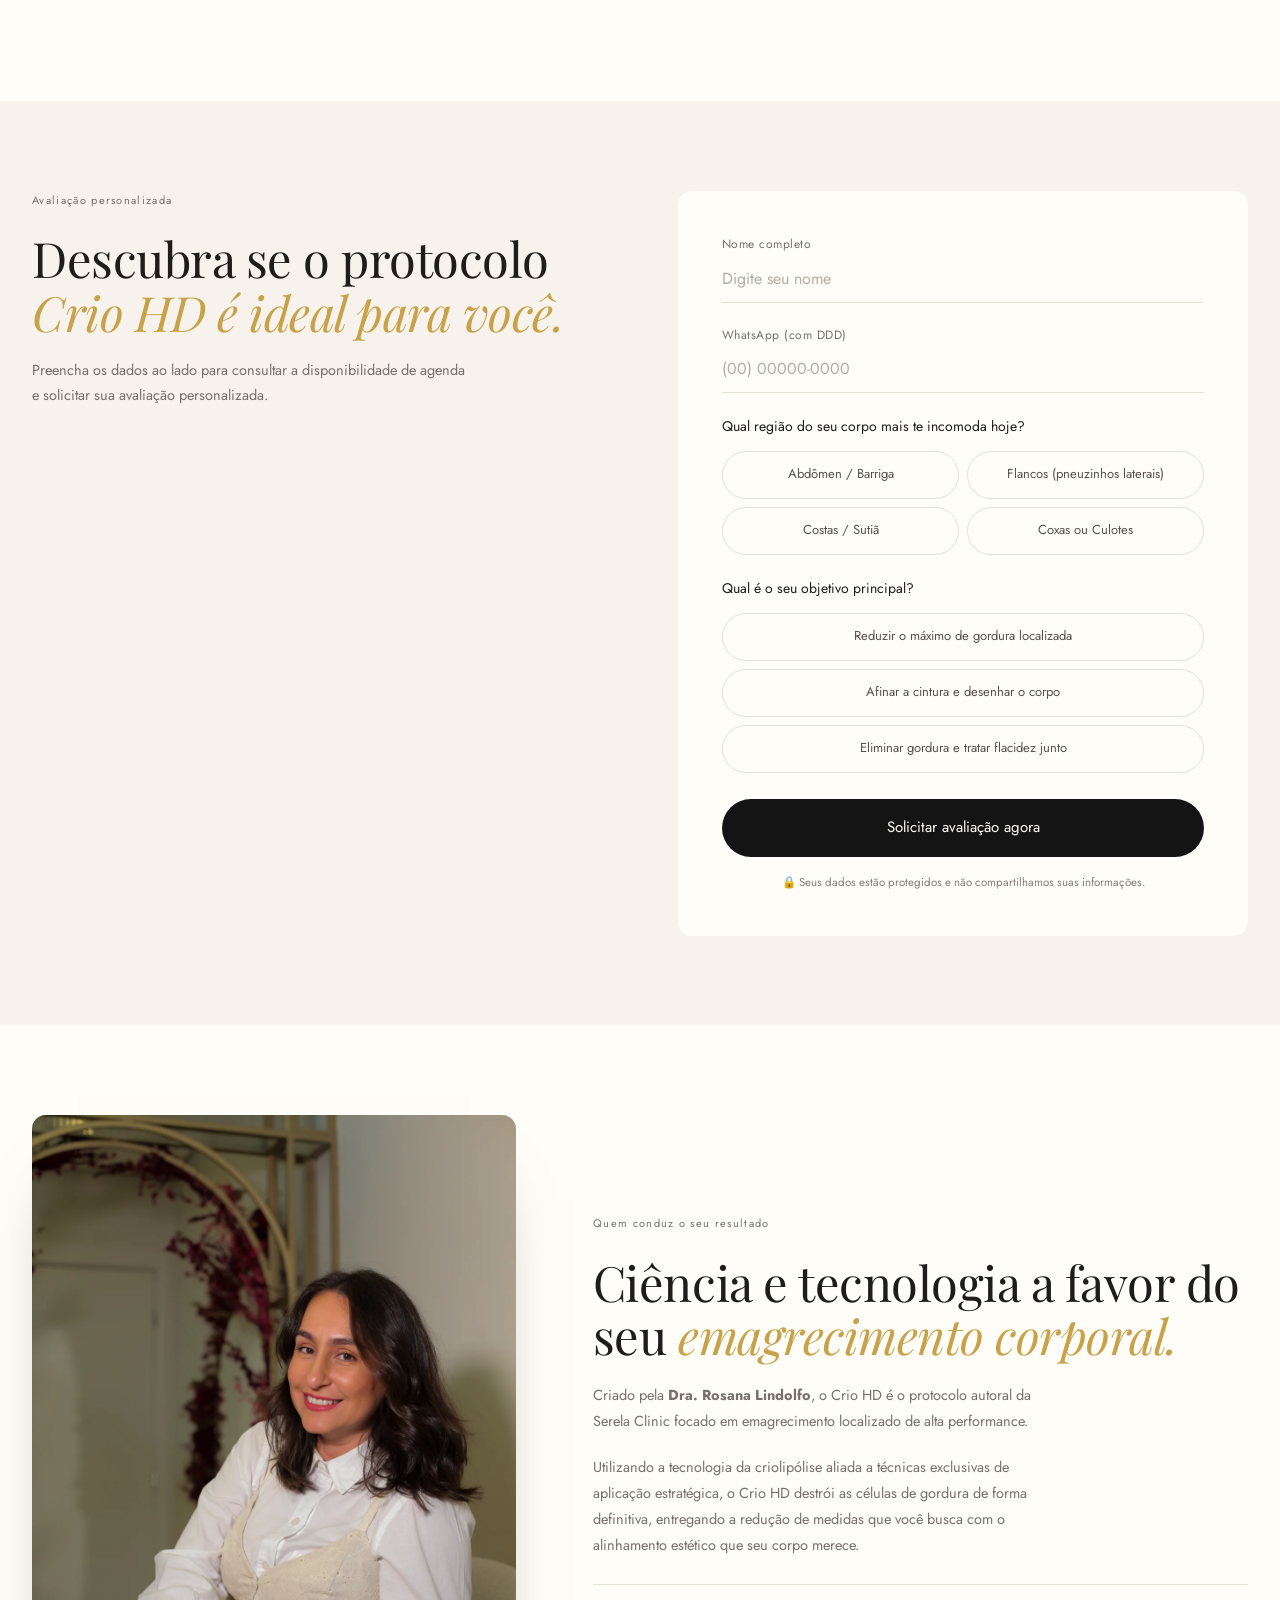
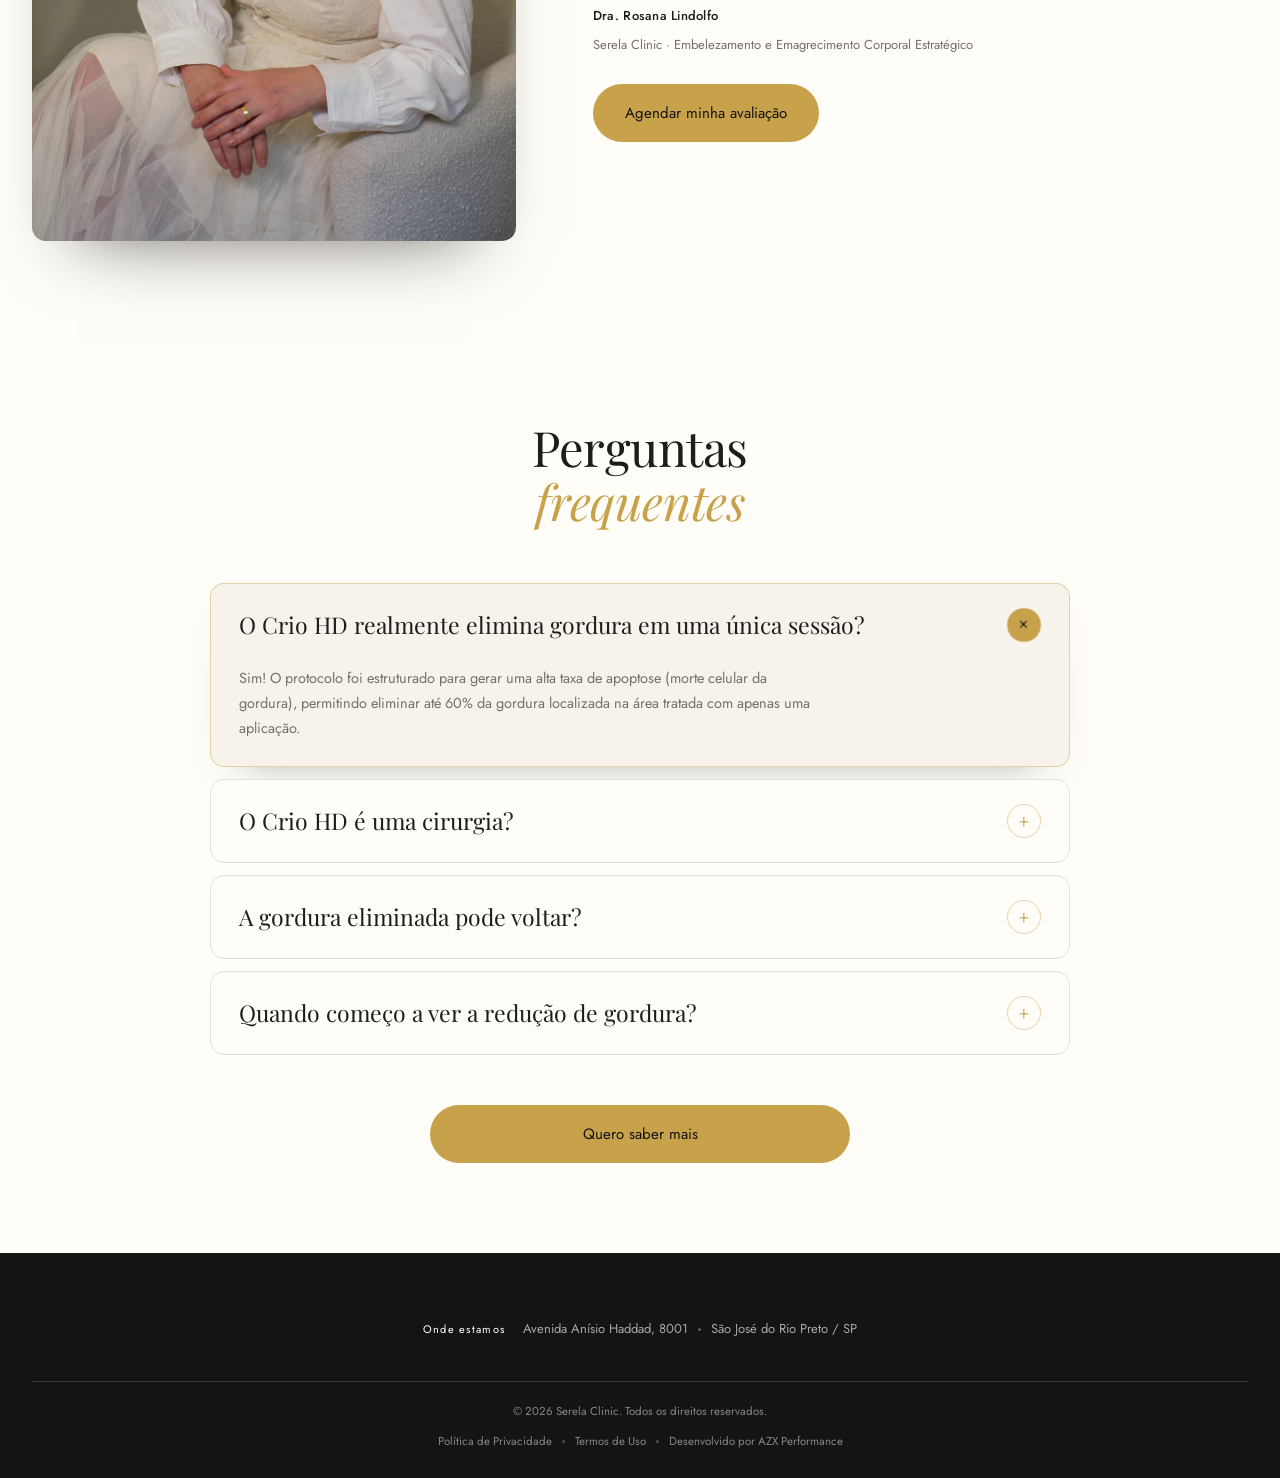
==== commit 6e636c09: "Add files via upload" ====
--- a/index.html
+++ b/index.html
@@ -35,36 +35,7 @@
 
   <main>
 
-    <!-- ============ DOBRA 2 — PROVA SOCIAL (ABERTURA) ============ -->
-    <section class="statement" id="resultados">
-      <div class="container statement__inner">
-        <p class="label reveal">Resultados</p>
-        <h2 class="reveal">Resultados visíveis. <em>Menos medidas, mais definição.</em></h2>
-
-        <span class="float float--1 image-slot" role="img" aria-label="Resultado — corpo inteiro"></span>
-        <span class="float float--2 image-slot" role="img" aria-label="Resultado — perfil"></span>
-        <span class="float float--3 image-slot" role="img" aria-label="Resultado — vista posterior"></span>
-        <span class="float float--4 image-slot" role="img" aria-label="Resultado — perfil oposto"></span>
-      </div>
-
-      <div class="container">
-        <p class="disclaimer disclaimer--floats">Resultados individuais podem variar. As imagens clínicas devem possuir autorização expressa de uso.</p>
-      </div>
-    </section>
-
-    <!-- ================ FAIXA DE NÚMEROS ================ -->
-    <section class="band">
-      <div class="band__inner">
-        <h2 class="band__title">Uma sessão. Um resultado definitivo.</h2>
-        <div class="band__stats">
-          <div><strong>60%</strong><small>De gordura eliminada</small></div>
-          <div><strong>15 a 20 dias</strong><small>Primeiros resultados</small></div>
-          <div><strong>90 dias</strong><small>Resultado máximo</small></div>
-        </div>
-      </div>
-    </section>
-
-    <!-- ============== DOBRA 2 — REGIÕES / ANTES E DEPOIS ============== -->
+    <!-- ============ DOBRA 2 — ANTES E DEPOIS (REGIÕES) ============ -->
     <section class="steps" id="regioes">
       <div class="container steps__head">
         <p class="label reveal">Antes e depois</p>
@@ -81,7 +52,7 @@
             <div class="step__shot step__shot--abdomen image-slot" role="img" aria-label="Antes e depois — redução abdominal">
               <div class="step__labels"><b>ANTES</b><b>DEPOIS</b></div>
             </div>
-            <p class="step__text">O Crio HD age exatamente onde a dieta e o treino não conseguem chegar: a gordura abdominal mais resistente.</p>
+            <a class="btn step__cta" href="#avaliacao">Também quero esse resultado</a>
           </article>
 
           <article class="step">
@@ -92,7 +63,7 @@
             <div class="step__shot step__shot--flancos image-slot" role="img" aria-label="Antes e depois — cintura e flancos">
               <div class="step__labels"><b>ANTES</b><b>DEPOIS</b></div>
             </div>
-            <p class="step__text">Aplicação estratégica nos flancos para afinar a cintura e desenhar o contorno corporal.</p>
+            <a class="btn step__cta" href="#avaliacao">Também quero esse resultado</a>
           </article>
 
           <article class="step">
@@ -103,13 +74,62 @@
             <div class="step__shot step__shot--remodelacao image-slot" role="img" aria-label="Antes e depois — remodelação corporal, vista posterior">
               <div class="step__labels"><b>ANTES</b><b>DEPOIS</b></div>
             </div>
-            <p class="step__text">Redução de medidas com o alinhamento estético que o seu corpo merece, sem cirurgia e sem cortes.</p>
+            <a class="btn step__cta" href="#avaliacao">Também quero esse resultado</a>
           </article>
 
           <div class="container steps__note">
             <p class="disclaimer">Resultados individuais podem variar. As imagens clínicas devem possuir autorização expressa de uso.</p>
           </div>
         </div>
+      </div>
+    </section>
+
+    <!-- =============== DOBRA 3 — FORMULÁRIO DE CAPTURA =============== -->
+    <section class="form-section" id="avaliacao">
+      <div class="container form-grid">
+        <aside class="form-aside reveal">
+          <p class="label">Avaliação personalizada</p>
+          <h2>Descubra se o protocolo <em>Crio HD é ideal para você.</em></h2>
+          <p class="form-aside__text">Preencha os dados ao lado para consultar a disponibilidade de agenda e solicitar sua avaliação personalizada.</p>
+        </aside>
+
+        <form class="lead-form reveal" id="leadForm" novalidate>
+          <label class="field">
+            <span class="field__label">Nome completo</span>
+            <input id="nome" name="nome" type="text" autocomplete="name" placeholder="Digite seu nome" required>
+            <small class="error">Informe seu nome.</small>
+          </label>
+
+          <label class="field">
+            <span class="field__label">WhatsApp (com DDD)</span>
+            <input id="whatsapp" name="whatsapp" type="tel" inputmode="numeric" autocomplete="tel" placeholder="(00) 00000-0000" required>
+            <small class="error">Informe um WhatsApp válido.</small>
+          </label>
+
+          <fieldset class="chips">
+            <legend>Qual região do seu corpo mais te incomoda hoje?</legend>
+            <div class="chips__list">
+              <label><input type="radio" name="regiao" value="Abdômen / Barriga" required><span>Abdômen / Barriga</span></label>
+              <label><input type="radio" name="regiao" value="Flancos (pneuzinhos laterais)"><span>Flancos (pneuzinhos laterais)</span></label>
+              <label><input type="radio" name="regiao" value="Costas / Sutiã"><span>Costas / Sutiã</span></label>
+              <label><input type="radio" name="regiao" value="Coxas ou Culotes"><span>Coxas ou Culotes</span></label>
+            </div>
+            <small class="error">Selecione uma região.</small>
+          </fieldset>
+
+          <fieldset class="chips chips--stack">
+            <legend>Qual é o seu objetivo principal?</legend>
+            <div class="chips__list">
+              <label><input type="radio" name="objetivo" value="Reduzir o máximo de gordura localizada" required><span>Reduzir o máximo de gordura localizada</span></label>
+              <label><input type="radio" name="objetivo" value="Afinar a cintura e desenhar o corpo"><span>Afinar a cintura e desenhar o corpo</span></label>
+              <label><input type="radio" name="objetivo" value="Eliminar gordura e tratar flacidez junto"><span>Eliminar gordura e tratar flacidez junto</span></label>
+            </div>
+            <small class="error">Selecione um objetivo.</small>
+          </fieldset>
+
+          <button class="btn btn--full" type="submit">Solicitar avaliação agora</button>
+          <p class="privacy">🔒 Seus dados estão protegidos e não compartilhamos suas informações.</p>
+        </form>
       </div>
     </section>
 
@@ -133,67 +153,11 @@
       </div>
     </section>
 
-    <!-- =============== DOBRA 3 — FORMULÁRIO DE CAPTURA =============== -->
-    <section class="form-section" id="avaliacao">
-      <div class="container form-grid">
-        <aside class="form-aside reveal">
-          <p class="label">Avaliação personalizada</p>
-          <h2>Descubra se o protocolo <em>Crio HD é ideal para você.</em></h2>
-          <p class="form-aside__text">Preencha os dados ao lado para consultar a disponibilidade de agenda e solicitar sua avaliação personalizada.</p>
-          <ul class="form-aside__list">
-            <li><b>Mapeamento corporal</b><small>Avaliação individual das regiões de maior incômodo.</small></li>
-            <li><b>Estratégia personalizada</b><small>Indicação de tratamento alinhada ao seu objetivo.</small></li>
-            <li><b>Acompanhamento Serela</b><small>Cuidado especializado em cada etapa do processo.</small></li>
-          </ul>
-        </aside>
-
-        <form class="lead-form reveal" id="leadForm" novalidate>
-          <label class="field">
-            <span class="field__label">Nome completo</span>
-            <input id="nome" name="nome" type="text" autocomplete="name" placeholder="Digite seu nome" required>
-            <small class="error">Informe seu nome.</small>
-          </label>
-
-          <label class="field">
-            <span class="field__label">WhatsApp (com DDD)</span>
-            <input id="whatsapp" name="whatsapp" type="tel" inputmode="numeric" autocomplete="tel" placeholder="(00) 00000-0000" required>
-            <small class="error">Informe um WhatsApp válido.</small>
-          </label>
-
-          <fieldset class="chips">
-            <legend>Qual região do seu corpo mais te incomoda hoje?</legend>
-            <div class="chips__list">
-              <label><input type="radio" name="regiao" value="Abdômen / Barriga" required><span>Abdômen / Barriga</span></label>
-              <label><input type="radio" name="regiao" value="Flancos (pneuzinhos laterais)"><span>Flancos (pneuzinhos laterais)</span></label>
-              <label><input type="radio" name="regiao" value="Costas / Sutiã"><span>Costas / Sutiã</span></label>
-              <label><input type="radio" name="regiao" value="Coxas ou Culotes"><span>Coxas ou Culotes</span></label>
-            </div>
-            <small class="error">Selecione uma região.</small>
-          </fieldset>
-
-          <fieldset class="chips chips--stack">
-            <legend>Qual é o seu objetivo principal?</legend>
-            <div class="chips__list">
-              <label><input type="radio" name="objetivo" value="Reduzir o máximo de gordura localizada" required><span>Reduzir o máximo de gordura localizada</span></label>
-              <label><input type="radio" name="objetivo" value="Afinar a cintura e desenhar o corpo"><span>Afinar a cintura e desenhar o corpo</span></label>
-              <label><input type="radio" name="objetivo" value="Eliminar gordura e tratar flacidez junto"><span>Eliminar gordura e tratar flacidez junto</span></label>
-            </div>
-            <small class="error">Selecione um objetivo.</small>
-          </fieldset>
-
-          <button class="btn btn--full" type="submit">Solicitar avaliação agora</button>
-          <p class="privacy">🔒 Seus dados estão protegidos e não compartilhamos suas informações.</p>
-        </form>
-      </div>
-    </section>
-
     <!-- ================== DOBRA 5 — FAQ ================== -->
     <section class="faq" id="faq">
       <div class="container faq__grid">
         <div class="faq__aside reveal">
-          <p class="label">Perguntas frequentes</p>
-          <h2>Tudo o que você precisa saber <em>antes da sua sessão.</em></h2>
-          <p class="faq__text">Ainda ficou com alguma dúvida? Nossa equipe pode orientar você em uma avaliação individual.</p>
+          <h2>Perguntas<br><em>frequentes</em></h2>
         </div>
 
         <div class="qa reveal">
@@ -213,35 +177,20 @@
             <summary><span>Quando começo a ver a redução de gordura?</span><i>+</i></summary>
             <p>Os primeiros resultados de perda de medidas aparecem a partir do 15º ao 20º dia, atingindo o resultado máximo em até 90 dias após a sessão.</p>
           </details>
-        </div>
-      </div>
-    </section>
-
-    <section class="closing">
-      <div class="container reveal">
-        <h2>Pronta para dar o <em>primeiro passo?</em></h2>
-        <a class="btn btn--light" href="#avaliacao">Quero solicitar minha avaliação</a>
-      </div>
-    </section>
-  </main>
+
+          <a class="btn faq__cta" href="#avaliacao">Quero saber mais</a>
+        </div>
+      </div>
+    </section>
 
   <footer class="footer">
     <div class="container">
       <div class="footer__grid">
-        <p class="footer__claim">Serela Clinic — Embelezamento e Emagrecimento Corporal Estratégico.</p>
-        <div class="footer__cols">
-          <div>
-            <b>Onde estamos</b>
-            <p>Avenida Anísio Haddad, 8001<br>São José do Rio Preto / SP</p>
-          </div>
-          <div>
-            <b>Acompanhe</b>
-            <p><a href="https://instagram.com/serelaclinic" target="_blank" rel="noopener">@serelaclinic</a><br><a href="https://instagram.com/rosanalindolfobeauty" target="_blank" rel="noopener">@rosanalindolfobeauty</a></p>
-          </div>
-        </div>
-      </div>
-
-      <p class="wordmark" aria-hidden="true">Serela <em>Clinic</em></p>
+        <div class="footer__place">
+          <b>Onde estamos</b>
+          <p><span>Avenida Anísio Haddad, 8001</span><i class="footer__dot" aria-hidden="true"></i><span>São José do Rio Preto / SP</span></p>
+        </div>
+      </div>
 
       <div class="footer__legal">
         <div>
@@ -254,7 +203,6 @@
             <a href="https://azxperformance.com.br/clinicas" target="_blank" rel="noopener noreferrer">Desenvolvido por AZX Performance</a>
           </p>
         </div>
-        <p>Os resultados podem variar de acordo com a resposta biológica e metabólica individual.<br>A avaliação prévia é indispensável.</p>
       </div>
     </div>
   </footer>
--- a/style.css
+++ b/style.css
@@ -30,7 +30,7 @@
 .label{margin:0 0 22px;color:var(--muted);font-family:var(--sans);font-size:11px;font-weight:400;letter-spacing:.12em}
 
 /* botões */
-.btn{position:relative;isolation:isolate;overflow:hidden;display:inline-flex;align-items:center;justify-content:center;min-height:54px;padding:0 30px;border:0;border-radius:999px;cursor:pointer;color:var(--espresso);background:var(--gold);font:400 13.5px/1.35 var(--sans);text-align:center;transition:color .3s ease,background-color .3s ease,transform .4s cubic-bezier(.2,.8,.25,1),box-shadow .4s ease}
+.btn{position:relative;isolation:isolate;overflow:hidden;display:inline-flex;align-items:center;justify-content:center;min-height:58px;padding:0 32px;border:0;border-radius:999px;cursor:pointer;color:var(--espresso);background:var(--gold);font:400 15px/1.35 var(--sans);text-align:center;transition:color .3s ease,background-color .3s ease,transform .4s cubic-bezier(.2,.8,.25,1),box-shadow .4s ease}
 .btn:hover{color:var(--espresso);background:var(--gold-lit)}
 .btn--light{color:var(--espresso);background:var(--paper)}
 .btn--light:hover{color:var(--espresso);background:var(--gold)}
@@ -51,36 +51,30 @@
 .image-slot>small{margin-top:8px;color:#9a9188;font-size:9px;letter-spacing:.06em}
 
 /* ====================== DOBRA 1 — HERO ====================== */
-.hero{position:relative;display:grid;align-items:center;min-height:100svh;padding:clamp(56px,7vw,92px) 0;overflow:hidden;color:#fff;isolation:isolate}
+.hero{position:relative;display:grid;align-items:center;min-height:100svh;padding:clamp(56px,7vw,92px) 0;overflow:hidden;color:#fff;isolation:isolate;border-bottom-left-radius:clamp(22px,2.4vw,34px);border-bottom-right-radius:clamp(22px,2.4vw,34px)}
 /* Foto do hero — para trocar, basta apontar outra imagem aqui. */
 .hero__media{position:absolute;inset:0;z-index:-2;justify-content:flex-end;padding-bottom:22px;background:#2a2a2a url("assets/hero.webp") 70% center/cover no-repeat;color:#c4bcb2}
 .hero__media>small{color:#b5ada3}
 .hero__veil{position:absolute;inset:0;z-index:-1;background:radial-gradient(75% 65% at 50% 45%,rgba(12,12,12,.42),rgba(12,12,12,.78) 70%,rgba(12,12,12,.9))}
 
 .hero__content{width:min(1240px,calc(100% - 64px));margin:0 auto}
-.hero h1{max-width:15ch;font-size:var(--title);color:#fff}
+/* headline do hero é o maior tipo da página — escala própria, acima de --title */
+.hero h1{max-width:15ch;font-size:clamp(38px,4.6vw,64px);color:#fff}
 .hero h1 em{color:var(--champagne)}
 .hero__note{max-width:540px;margin:clamp(24px,3vw,34px) 0 0;color:#cfc9c1;font-size:14px;line-height:1.8}
 /* Selos do hero: três garantias independentes, não uma frase corrida */
 .hero__seals{display:flex;flex-wrap:wrap;align-items:center;gap:12px 28px;margin:clamp(24px,2.8vw,34px) 0 0;padding:0;list-style:none}
 .hero__seals li{display:flex;align-items:center;gap:10px;color:var(--champagne);font-size:10.5px;letter-spacing:.16em;text-transform:uppercase;white-space:nowrap}
 .hero__seals li::before{content:"";flex:0 0 5px;width:5px;height:5px;rotate:45deg;background:var(--gold);box-shadow:0 0 0 3px rgba(200,162,74,.14)}
-.hero .btn{margin-top:clamp(30px,3.6vw,44px)}
-
-/* ================== DOBRA 2 — DECLARAÇÃO ================== */
-.statement{padding:clamp(92px,11vw,158px) 0 clamp(56px,6vw,84px)}
-.statement__inner{position:relative;max-width:940px;margin:auto;text-align:center}
-.statement h2{margin:0 auto;max-width:18ch}
-.statement h2 em{color:var(--gold)}
-.float{position:absolute;width:clamp(76px,8.4vw,110px);border-radius:10px;background:var(--sand) center/cover no-repeat;box-shadow:0 0 0 5px var(--paper),0 22px 34px -20px rgba(20,18,12,.55)}
-.float>span{font-size:8px;letter-spacing:.18em}
-.float--1{top:-40%;left:2%;transform:rotate(-5deg);aspect-ratio:640/853;background-image:url("assets/mini-1.webp")}
-.float--2{top:-28%;right:1%;transform:rotate(4deg);aspect-ratio:640/853;background-image:url("assets/mini-2.webp")}
-.float--3{bottom:-34%;left:7%;transform:rotate(5deg);aspect-ratio:640/853;background-image:url("assets/mini-3.webp")}
-.float--4{bottom:-48%;right:5%;transform:rotate(-4deg);aspect-ratio:640/853;background-image:url("assets/mini-4.webp")}
-
-/* ================== FAIXA DE NÚMEROS ================== */
-.band{padding:0 0 clamp(56px,6vw,84px)}
+.hero .btn{margin-top:clamp(30px,3.6vw,44px);min-height:64px;padding:0 38px;font-size:17px}
+/* No desktop o corte de "cover" é vertical: ancorar o topo evita cortar a cabeça
+   e mantém o rosto acima da coluna de texto, que fica à esquerda. */
+@media(min-width:981px){
+  .hero__media{background-position:74% 16%}
+}
+
+/* --- FAIXA DE NÚMEROS — seção removida do HTML; estilos mantidos caso volte --- */
+.band{padding:clamp(20px,3vw,40px) 0 clamp(56px,6vw,84px)}
 .band__inner{width:min(1240px,calc(100% - 64px));margin:auto;padding:clamp(32px,3.6vw,50px) clamp(28px,3.4vw,48px);border-radius:var(--r);background:var(--ivory)}
 .band__title{max-width:none;margin:0 0 clamp(24px,2.8vw,36px);text-align:center}
 .band__stats{display:grid;grid-template-columns:repeat(3,1fr);padding-top:clamp(22px,2.6vw,32px);border-top:1px solid var(--line)}
@@ -91,8 +85,9 @@
 .band__stats strong{display:block;color:var(--gold);font:400 clamp(26px,2.9vw,40px)/1 var(--serif);white-space:nowrap}
 .band__stats small{display:block;margin-top:12px;color:var(--muted);font-size:11.5px;line-height:1.5;letter-spacing:.03em;white-space:nowrap}
 
-/* ================ DOBRA 2 — REGIÕES (PASSOS) ================ */
-.steps{padding:0 0 clamp(60px,7vw,90px)}
+/* ============ DOBRA 2 — ANTES E DEPOIS (REGIÕES) ============ */
+/* primeira seção depois do hero: precisa de respiro próprio no topo */
+.steps{padding:clamp(72px,9vw,120px) 0 clamp(60px,7vw,90px)}
 .steps__head{text-align:center}
 .steps__title{max-width:24ch;margin:0 auto clamp(30px,3.8vw,50px)}
 .steps__title em{color:var(--gold)}
@@ -106,9 +101,9 @@
 .step__shot--remodelacao{aspect-ratio:1806/1280;background-image:url("assets/antes-depois-remodelacao.webp")}
 .step__labels{position:absolute;z-index:3;top:16px;left:16px;right:16px;display:flex;justify-content:space-between}
 .step__labels b{padding:7px 13px;border-radius:999px;color:var(--ink);background:rgba(255,253,248,.92);backdrop-filter:blur(3px);font-size:8.5px;font-weight:500;letter-spacing:.16em}
-.step__text{margin:0;max-width:26ch;color:var(--muted);font-size:14px;line-height:1.75}
+/* CTA no lugar do texto de apoio: cada antes e depois converte sozinho */
+.step__cta{width:100%;max-width:280px;padding:0 22px;font-size:14.5px;line-height:1.3}
 .disclaimer{margin:clamp(28px,3.4vw,44px) 0 0;text-align:center;color:#9c948b;font-size:11px}
-.statement .disclaimer--floats{margin-top:clamp(112px,12vw,152px)}
 
 /* modo ancorado (ativado por JS em telas largas) */
 .steps.is-pinned .steps__scroll{position:relative;height:400vh}
@@ -118,7 +113,7 @@
 .steps.is-pinned .steps__note{position:absolute;z-index:4;left:0;right:0;bottom:clamp(18px,4vh,42px)}
 .steps.is-pinned .steps__note .disclaimer{margin:0}
 
-/* ================== DOBRA 4 — AUTORIDADE ================== */
+/* ================= DOBRA 4 — AUTORIDADE ================= */
 .authority{padding:clamp(60px,7vw,92px) 0}
 .authority__grid{display:grid;grid-template-columns:.85fr 1.15fr;gap:clamp(40px,6vw,90px);align-items:center}
 .authority__shot{aspect-ratio:2/3;border-radius:var(--r);background:#ded8cd url("assets/dra-rosana.webp") center/cover no-repeat;box-shadow:0 40px 70px -46px rgba(20,18,12,.65)}
@@ -131,16 +126,12 @@
 .authority__quote footer small{color:var(--muted);font-size:13px}
 .authority__actions{margin-top:28px}
 
-/* =================== DOBRA 3 — FORMULÁRIO =================== */
+/* ================ DOBRA 3 — FORMULÁRIO ================ */
 .form-section{padding:clamp(62px,7vw,96px) 0;background:var(--ivory)}
 .form-grid{display:grid;grid-template-columns:1fr 1fr;gap:clamp(48px,6vw,96px);align-items:start}
 .form-aside{position:sticky;top:60px}
 .form-aside h2 em{color:var(--gold)}
 .form-aside__text{margin:20px 0 0;max-width:440px;color:var(--muted);font-size:14.5px}
-.form-aside__list{margin:24px 0 0;padding:0;list-style:none;display:grid;gap:12px;max-width:440px}
-.form-aside__list li{padding-top:12px;border-top:1px solid var(--line);color:#57514b;font-size:13.5px}
-.form-aside__list li b{display:block;font-weight:500}
-.form-aside__list li small{display:block;margin-top:2px;color:var(--muted);font-size:12.5px;line-height:1.6}
 
 .lead-form{padding:clamp(28px,3.4vw,44px);border-radius:var(--r);background:var(--paper)}
 .field{display:block;margin-bottom:22px}
@@ -168,40 +159,52 @@
 .is-error input{border-bottom-color:#a53b30}
 .privacy{margin:16px 0 0;text-align:center;color:#857e77;font-size:11.5px}
 
-/* ===================== DOBRA 5 — FAQ ===================== */
+/* ==================== DOBRA 5 — FAQ ==================== */
 .faq{padding:clamp(60px,7vw,92px) 0}
-.faq__grid{display:grid;grid-template-columns:.9fr 1.1fr;gap:clamp(40px,6vw,90px);align-items:start}
-.faq__aside{position:sticky;top:60px}
+/* coluna única centrada: o título fica acima das perguntas, não ao lado */
+.faq__grid{display:grid;justify-items:center;gap:clamp(34px,4.4vw,56px);text-align:center}
+.faq__aside h2{max-width:14ch}
 .faq__aside h2 em{color:var(--gold)}
-.faq__text{margin:20px 0 0;max-width:40ch;color:var(--muted);font-size:14.5px}
-.qa{border-top:1px solid var(--line)}
-.qa details{border-bottom:1px solid var(--line)}
-.qa summary{display:flex;align-items:center;gap:22px;padding:21px 0;cursor:pointer;list-style:none}
+/* cada pergunta é um card: fechado fica discreto, aberto ganha o marfim e o fio dourado */
+.qa{display:grid;gap:12px;width:min(860px,100%);text-align:left}
+.qa details{border:1px solid var(--line);border-radius:var(--r);background:var(--paper);transition:border-color .3s ease,background-color .3s ease,box-shadow .4s ease}
+.qa details:hover{border-color:#d8cfbc}
+.qa details[open]{background:var(--ivory);border-color:rgba(200,162,74,.42);box-shadow:0 22px 44px -34px rgba(20,18,12,.5)}
+.qa summary{display:flex;align-items:center;gap:20px;padding:clamp(18px,2vw,24px) clamp(20px,2.2vw,28px);cursor:pointer;list-style:none}
 .qa summary::-webkit-details-marker{display:none}
-.qa summary span{flex:1;font-family:var(--serif);font-size:clamp(19px,1.9vw,24px)}
-.qa summary i{color:var(--gold);font:300 22px var(--sans);font-style:normal;transition:transform .25s}
-.qa details[open] summary i{transform:rotate(45deg)}
-.qa details p{max-width:640px;margin:0;padding:0 0 24px;color:var(--muted);font-size:14.5px}
-
-/* ======================= FECHAMENTO ======================= */
+.qa summary:focus-visible{outline:2px solid var(--gold);outline-offset:2px;border-radius:var(--r)}
+.qa summary span{flex:1;font-family:var(--serif);font-size:clamp(18px,1.8vw,23px);line-height:1.3;text-wrap:balance;transition:color .3s ease}
+.qa details[open] summary span{color:var(--ink)}
+/* o "+" vira um selo circular que gira para virar "×" */
+.qa summary i{flex:0 0 34px;display:grid;place-items:center;width:34px;height:34px;border:1px solid rgba(200,162,74,.45);border-radius:50%;color:var(--gold);font:300 20px/1 var(--sans);font-style:normal;transition:transform .35s cubic-bezier(.3,.7,.2,1),background-color .3s ease,color .3s ease}
+.qa summary:hover i{background:rgba(200,162,74,.12)}
+.qa details[open] summary i{transform:rotate(135deg);color:var(--espresso);background:var(--gold);border-color:var(--gold)}
+.qa details p{max-width:640px;margin:0;padding:0 clamp(20px,2.2vw,28px) clamp(20px,2.2vw,26px);color:var(--muted);font-size:14.5px}
+.qa details[open] p{animation:qa-in .4s ease both}
+@keyframes qa-in{from{opacity:0;transform:translateY(-6px)}to{opacity:1;transform:none}}
+/* saída da FAQ direto para o formulário */
+.faq__cta{margin-top:clamp(26px,3vw,38px);width:100%;max-width:420px;margin-inline:auto}
+
+/* --- FECHAMENTO — seção removida do HTML; estilos mantidos caso volte --- */
 .closing{padding:clamp(68px,7.5vw,104px) 0;text-align:center;color:#fff;background:var(--espresso-2)}
 .closing h2{max-width:16ch;margin:0 auto 32px;color:#fff}
 .closing h2 em{color:var(--champagne)}
 
-/* ========================= RODAPÉ ========================= */
+/* ============ RODAPÉ (encerramento da página) ============ */
 .footer{padding:clamp(46px,5vw,64px) 0 26px;color:#aca69f;background:var(--espresso);overflow:hidden}
-.footer__grid{display:grid;grid-template-columns:1.2fr 1fr;gap:44px}
-.footer__claim{max-width:34ch;margin:0;color:#fff;font-family:var(--serif);font-size:clamp(17px,1.8vw,23px);line-height:1.45}
-.footer__cols{display:grid;grid-template-columns:1fr 1fr;gap:30px}
-.footer b{display:block;margin-bottom:14px;color:#fff;font-size:11px;font-weight:400;letter-spacing:.12em}
-.footer__cols p{margin:0;font-size:13px;line-height:1.9}
+.footer{text-align:center}
+.footer__grid{display:grid;justify-items:center;gap:44px}
+.footer b{display:block;color:#fff;font-size:11px;font-weight:400;letter-spacing:.12em}
+/* no desktop rótulo e endereço correm na mesma linha; no mobile empilham centrados */
+.footer__place{display:flex;flex-wrap:wrap;align-items:center;justify-content:center;gap:8px 18px}
+.footer__place p{display:flex;flex-wrap:wrap;align-items:center;justify-content:center;gap:10px;margin:0;font-size:13px;line-height:1.9}
+.footer__dot{width:3px;height:3px;border-radius:50%;background:currentColor;opacity:.5}
 .footer a:hover{color:var(--gold-lit)}
 .wordmark{margin:clamp(30px,4.4vw,56px) 0 0;color:#fff;font-family:var(--serif);font-weight:400;font-size:clamp(46px,11.6vw,166px);line-height:1;letter-spacing:-.02em;text-align:center;white-space:nowrap}
 .wordmark em{font-style:italic;color:var(--gold)}
-.footer__legal{display:flex;justify-content:space-between;gap:40px;margin-top:clamp(24px,3.2vw,40px);padding-top:20px;border-top:1px solid var(--line-dark);color:#8b857e;font-size:11.5px;line-height:1.7}
-.footer__legal p{margin:0;max-width:520px}
-.footer__legal p:last-child{text-align:right}
-.footer__meta{display:flex;flex-wrap:wrap;align-items:center;gap:10px;margin-top:10px!important}
+.footer__legal{margin-top:clamp(24px,3.2vw,40px);padding-top:20px;border-top:1px solid var(--line-dark);color:#8b857e;font-size:11.5px;line-height:1.7}
+.footer__legal p{margin:0}
+.footer__meta{display:flex;flex-wrap:wrap;align-items:center;justify-content:center;gap:10px;margin-top:10px!important}
 .footer__meta i{width:3px;height:3px;border-radius:50%;background:currentColor;opacity:.5}
 .footer__link{position:relative;padding:0;border:0;background:none;color:inherit;font-size:11.5px;cursor:pointer;transition:color .25s}
 .footer__link::after{content:"";position:absolute;left:0;right:0;bottom:-3px;height:1px;background:currentColor;transform:scaleX(0);transform-origin:right;transition:transform .38s cubic-bezier(.3,.7,.2,1)}
@@ -233,56 +236,42 @@
   .container,.band__inner,.step{width:min(100% - 40px,1240px);max-width:min(100% - 40px,1240px)}
 
   .hero{padding:80px 0}
-  .float--1{top:-28%;left:0}
-  .float--2{top:-14%;right:0}
-  .float--3{bottom:-38%;left:2%}
-  .float--4{bottom:-22%;right:1%}
   .step{grid-template-columns:1fr;gap:24px}
   .step__head{display:flex;align-items:baseline;justify-content:space-between;gap:20px}
   .step__num{margin:0}
   .step__shot{max-width:680px}
-  .form-grid,.authority__grid,.faq__grid{grid-template-columns:1fr;gap:44px}
-  .form-aside,.faq__aside{position:static}
+  .step__cta{max-width:none}
+  .form-grid,.authority__grid{grid-template-columns:1fr;gap:44px}
+  .form-aside{position:static}
+  .faq__cta{max-width:none}
   .authority__shot{max-width:460px}
-  .footer__grid{grid-template-columns:1fr}
 }
 
 @media(max-width:700px){
   /* no mobile o texto desce para o rodapé do hero, liberando o rosto no topo */
   .hero{align-items:end;padding:0 0 52px}
   .hero__veil{background:linear-gradient(to bottom,rgba(12,12,12,.22) 0%,rgba(12,12,12,.5) 42%,rgba(12,12,12,.88) 100%)}
-  .hero h1{max-width:none}
-  .hero .btn{width:100%;margin-top:24px}
+  .hero h1{max-width:none;font-size:clamp(34px,8.6vw,46px)}
+  .hero .btn{width:100%;min-height:62px;padding:0 22px;margin-top:24px;font-size:16px}
   .hero__note{margin-top:18px}
   .hero__seals{flex-direction:column;align-items:flex-start;gap:9px;margin-top:22px}
-  .statement{padding:56px 0 72px}
-  /* respiro vertical para os quatro resultados, que agora aparecem inteiros */
-  .statement__inner{padding:150px 0}
-  .float{width:clamp(88px,25vw,108px);border-radius:8px;box-shadow:0 0 0 4px var(--paper),0 14px 24px -16px rgba(20,18,12,.55)}
-  .float--1{top:0;left:-10px}
-  .float--2{top:14px;right:-10px}
-  .float--3{bottom:0;left:-10px}
-  .float--4{bottom:14px;right:-10px}
-  .statement .disclaimer--floats{margin-top:36px}
   .band__inner{padding:26px 22px}
   .band__stats{grid-template-columns:1fr;gap:18px;padding-top:18px}
   .band__stats>div{padding:18px 0 0;border-top:1px solid var(--line)}
   .band__stats>div+div{border-left:0}
   .band__stats>div:first-child{padding-top:0;border-top:0}
   .band__stats small{white-space:normal}
+  /* no mobile a FAQ volta a alinhar à esquerda, como o resto da coluna de texto */
+  .faq__grid{justify-items:stretch;text-align:left}
+  .faq__aside h2{max-width:none}
   .lead-form{padding:24px 18px}
   .chips__list{grid-template-columns:1fr}
   .field input{font-size:15.5px}
-  /* rodapé centralizado no mobile, acompanhando a assinatura Serela Clinic */
-  .footer{text-align:center}
   .footer__grid{gap:34px}
-  .footer__claim{max-width:30ch;margin-inline:auto}
-  .footer__cols{grid-template-columns:1fr;gap:26px}
-  .footer__legal{display:block;text-align:center}
-  .footer__legal p{max-width:34ch;margin-inline:auto;text-wrap:balance}
-  .footer__meta{justify-content:center}
-  /* o alinhamento à direita é do desktop; no mobile precisa voltar ao centro */
-  .footer__legal p:last-child{margin-top:16px;text-align:center}
+  .footer__place{display:block}
+  .footer__place b{margin-bottom:10px}
+  .footer__place p{display:block}
+  .footer__dot{display:none}
 }
 
 @media(prefers-reduced-motion:reduce){
@@ -290,6 +279,7 @@
   .reveal{opacity:1;transform:none;transition:none}
   .btn,.btn:hover,.btn:active,.btn:focus-visible{transform:none;transition:color .2s,background-color .2s}
   .btn::before,.footer__link::after{display:none}
+  .qa details[open] p{animation:none}
 }
 
 /* ==================== PÁGINA DE OBRIGADO ==================== */
